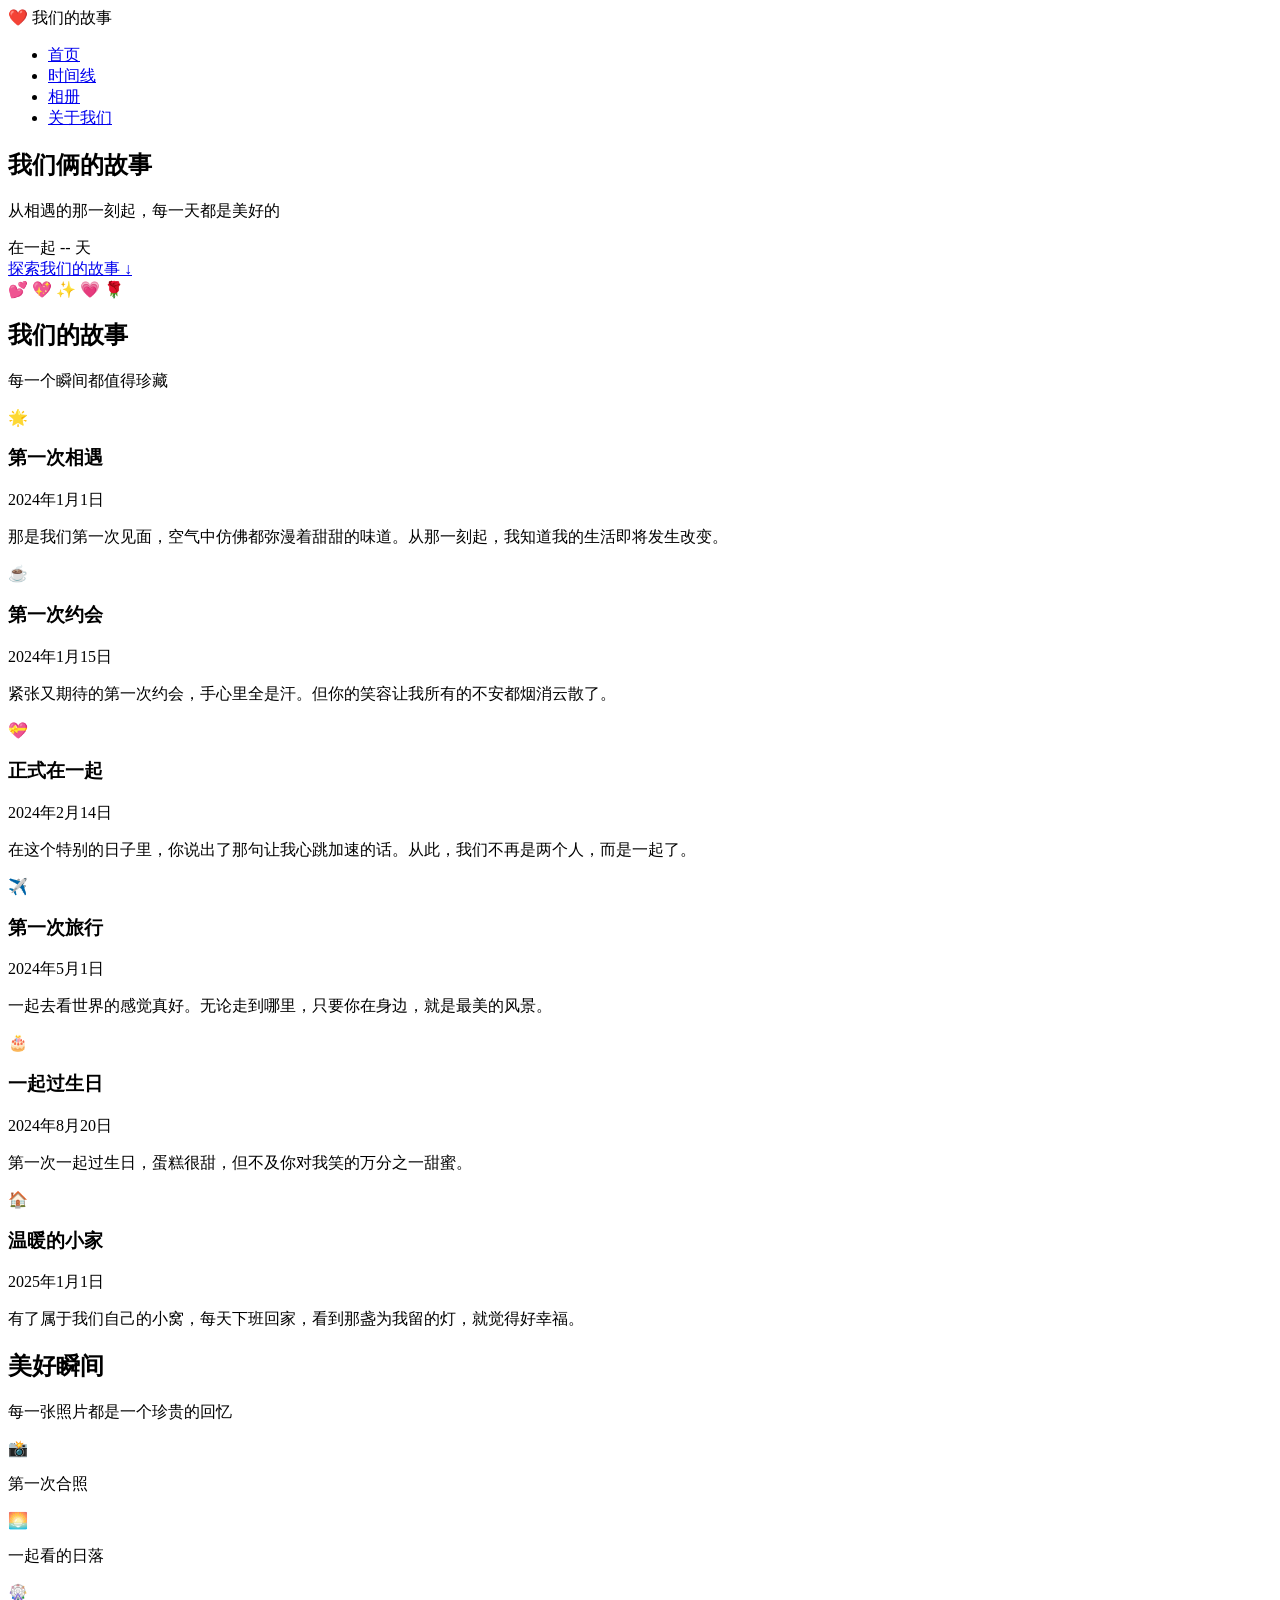
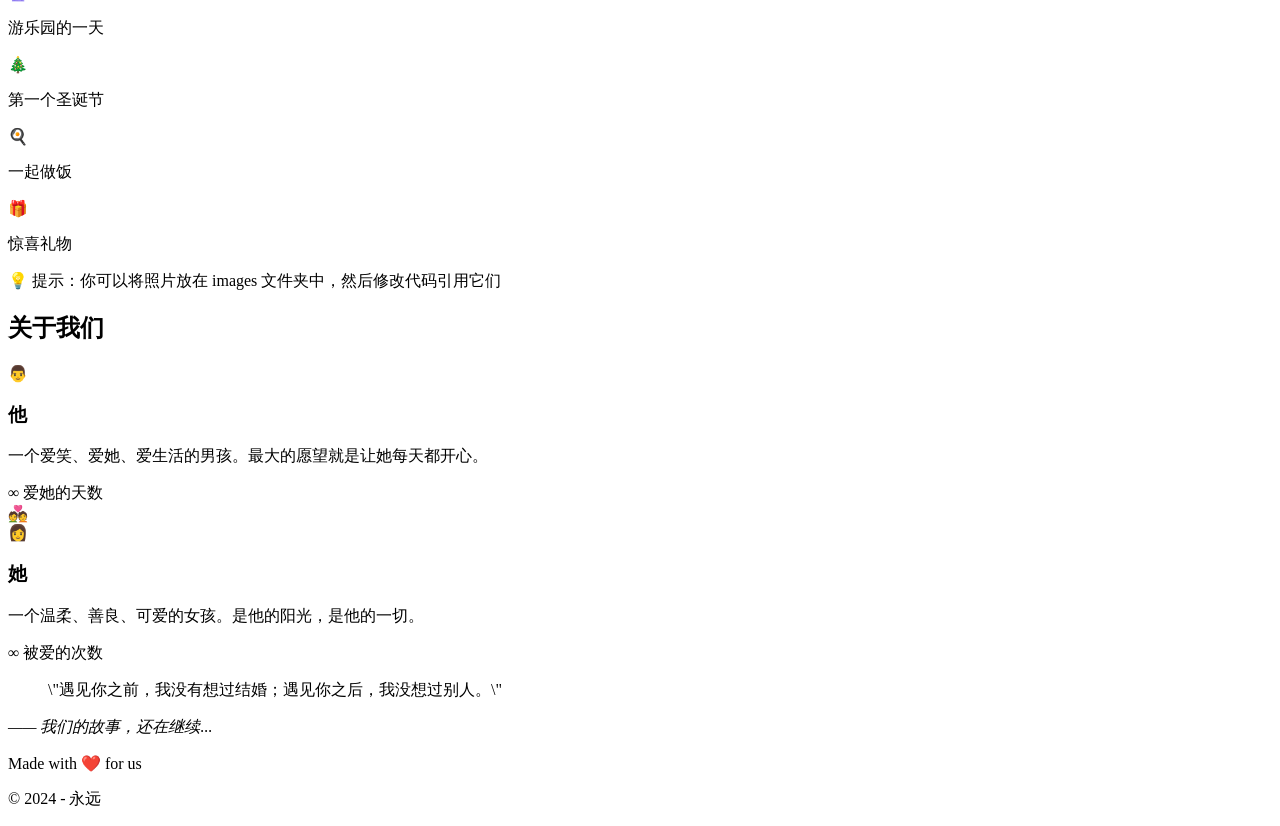
==== index.html @ 40b46c5c "Initial commit: 我们的故事网站" ====
﻿<!DOCTYPE html>
<html lang=\"zh-CN\">
<head>
    <meta charset=\"UTF-8\">
    <meta name=\"viewport\" content=\"width=device-width, initial-scale=1.0\">
    <title>我们的故事</title>
    <link rel=\"stylesheet\" href=\"css/style.css\">
    <link rel=\"preconnect\" href=\"https://fonts.googleapis.com\">
    <link href=\"https://fonts.googleapis.com/css2?family=Noto+Serif+SC:wght@400;700&family=Noto+Sans+SC:wght@300;400;500&display=swap\" rel=\"stylesheet\">
</head>
<body>
    <!-- 粒子背景 -->
    <div class=\"particles\" id=\"particles\"></div>
    
    <!-- 导航栏 -->
    <nav class=\"navbar\">
        <div class=\"nav-brand\">❤️ 我们的故事</div>
        <ul class=\"nav-links\">
            <li><a href=\"#home\">首页</a></li>
            <li><a href=\"#timeline\">时间线</a></li>
            <li><a href=\"#gallery\">相册</a></li>
            <li><a href=\"#about\">关于我们</a></li>
        </ul>
        <div class=\"hamburger\">
            <span></span>
            <span></span>
            <span></span>
        </div>
    </nav>

    <!-- 首页英雄区 -->
    <section id=\"home\" class=\"hero\">
        <div class=\"hero-content\">
            <h1 class=\"hero-title\">我们俩的故事</h1>
            <p class=\"hero-subtitle\">从相遇的那一刻起，每一天都是美好的</p>
            <div class=\"hero-date\">
                <span class=\"date-label\">在一起</span>
                <span class=\"date-count\" id=\"daysTogether\">--</span>
                <span class=\"date-label\">天</span>
            </div>
            <a href=\"#timeline\" class=\"scroll-btn\">探索我们的故事 ↓</a>
        </div>
        <div class=\"floating-hearts\">
            <span class=\"heart\">💕</span>
            <span class=\"heart\">💖</span>
            <span class=\"heart\">✨</span>
            <span class=\"heart\">💗</span>
            <span class=\"heart\">🌹</span>
        </div>
    </section>

    <!-- 故事时间线 -->
    <section id=\"timeline\" class=\"timeline-section\">
        <h2 class=\"section-title\">我们的故事</h2>
        <p class=\"section-subtitle\">每一个瞬间都值得珍藏</p>
        
        <div class=\"timeline\">
            <div class=\"timeline-item left\">
                <div class=\"timeline-content\">
                    <div class=\"timeline-icon\">🌟</div>
                    <h3>第一次相遇</h3>
                    <span class=\"timeline-date\">2024年1月1日</span>
                    <p>那是我们第一次见面，空气中仿佛都弥漫着甜甜的味道。从那一刻起，我知道我的生活即将发生改变。</p>
                </div>
            </div>
            
            <div class=\"timeline-item right\">
                <div class=\"timeline-content\">
                    <div class=\"timeline-icon\">☕</div>
                    <h3>第一次约会</h3>
                    <span class=\"timeline-date\">2024年1月15日</span>
                    <p>紧张又期待的第一次约会，手心里全是汗。但你的笑容让我所有的不安都烟消云散了。</p>
                </div>
            </div>
            
            <div class=\"timeline-item left\">
                <div class=\"timeline-content\">
                    <div class=\"timeline-icon\">💝</div>
                    <h3>正式在一起</h3>
                    <span class=\"timeline-date\">2024年2月14日</span>
                    <p>在这个特别的日子里，你说出了那句让我心跳加速的话。从此，我们不再是两个人，而是一起了。</p>
                </div>
            </div>
            
            <div class=\"timeline-item right\">
                <div class=\"timeline-content\">
                    <div class=\"timeline-icon\">✈️</div>
                    <h3>第一次旅行</h3>
                    <span class=\"timeline-date\">2024年5月1日</span>
                    <p>一起去看世界的感觉真好。无论走到哪里，只要你在身边，就是最美的风景。</p>
                </div>
            </div>
            
            <div class=\"timeline-item left\">
                <div class=\"timeline-content\">
                    <div class=\"timeline-icon\">🎂</div>
                    <h3>一起过生日</h3>
                    <span class=\"timeline-date\">2024年8月20日</span>
                    <p>第一次一起过生日，蛋糕很甜，但不及你对我笑的万分之一甜蜜。</p>
                </div>
            </div>
            
            <div class=\"timeline-item right\">
                <div class=\"timeline-content\">
                    <div class=\"timeline-icon\">🏠</div>
                    <h3>温暖的小家</h3>
                    <span class=\"timeline-date\">2025年1月1日</span>
                    <p>有了属于我们自己的小窝，每天下班回家，看到那盏为我留的灯，就觉得好幸福。</p>
                </div>
            </div>
        </div>
    </section>

    <!-- 照片墙 -->
    <section id=\"gallery\" class=\"gallery-section\">
        <h2 class=\"section-title\">美好瞬间</h2>
        <p class=\"section-subtitle\">每一张照片都是一个珍贵的回忆</p>
        
        <div class=\"gallery-grid\">
            <div class=\"gallery-item\">
                <div class=\"photo-placeholder\">📸</div>
                <p class=\"photo-caption\">第一次合照</p>
            </div>
            <div class=\"gallery-item\">
                <div class=\"photo-placeholder\">🌅</div>
                <p class=\"photo-caption\">一起看的日落</p>
            </div>
            <div class=\"gallery-item\">
                <div class=\"photo-placeholder\">🎡</div>
                <p class=\"photo-caption\">游乐园的一天</p>
            </div>
            <div class=\"gallery-item\">
                <div class=\"photo-placeholder\">🎄</div>
                <p class=\"photo-caption\">第一个圣诞节</p>
            </div>
            <div class=\"gallery-item\">
                <div class=\"photo-placeholder\">🍳</div>
                <p class=\"photo-caption\">一起做饭</p>
            </div>
            <div class=\"gallery-item\">
                <div class=\"photo-placeholder\">🎁</div>
                <p class=\"photo-caption\">惊喜礼物</p>
            </div>
        </div>
        <p class=\"gallery-hint\">💡 提示：你可以将照片放在 images 文件夹中，然后修改代码引用它们</p>
    </section>

    <!-- 关于我们 -->
    <section id=\"about\" class=\"about-section\">
        <h2 class=\"section-title\">关于我们</h2>
        
        <div class=\"about-container\">
            <div class=\"about-card\">
                <div class=\"avatar\">👨</div>
                <h3>他</h3>
                <p class=\"about-desc\">一个爱笑、爱她、爱生活的男孩。最大的愿望就是让她每天都开心。</p>
                <div class=\"about-stats\">
                    <div class=\"stat\">
                        <span class=\"stat-number\">∞</span>
                        <span class=\"stat-label\">爱她的天数</span>
                    </div>
                </div>
            </div>
            
            <div class=\"love-icon\">💑</div>
            
            <div class=\"about-card\">
                <div class=\"avatar\">👩</div>
                <h3>她</h3>
                <p class=\"about-desc\">一个温柔、善良、可爱的女孩。是他的阳光，是他的一切。</p>
                <div class=\"about-stats\">
                    <div class=\"stat\">
                        <span class=\"stat-number\">∞</span>
                        <span class=\"stat-label\">被爱的次数</span>
                    </div>
                </div>
            </div>
        </div>
        
        <div class=\"love-quote\">
            <blockquote>
                \"遇见你之前，我没有想过结婚；遇见你之后，我没想过别人。\"
            </blockquote>
            <cite>—— 我们的故事，还在继续...</cite>
        </div>
    </section>

    <!-- 页脚 -->
    <footer class=\"footer\">
        <p>Made with ❤️ for us</p>
        <p class=\"footer-date\">© 2024 - 永远</p>
    </footer>

    <script src=\"js/main.js\"></script>
</body>
</html>
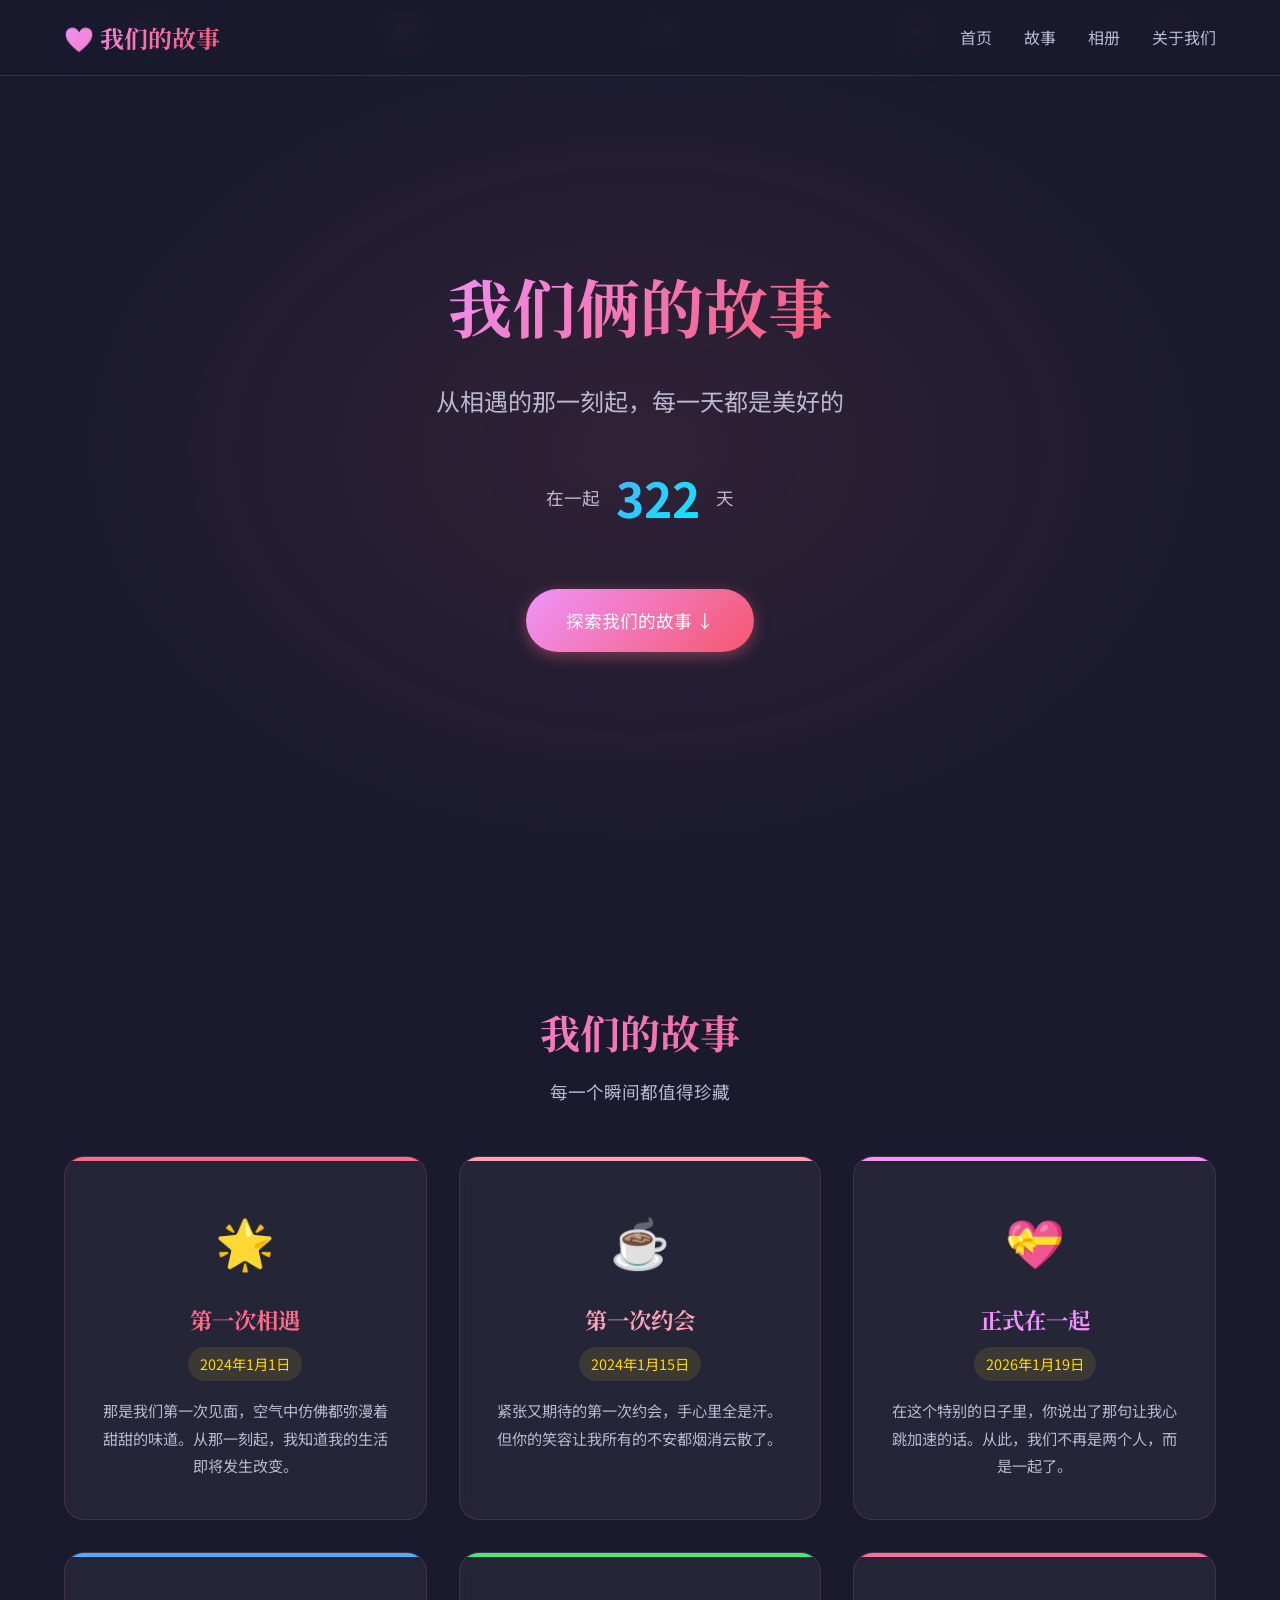
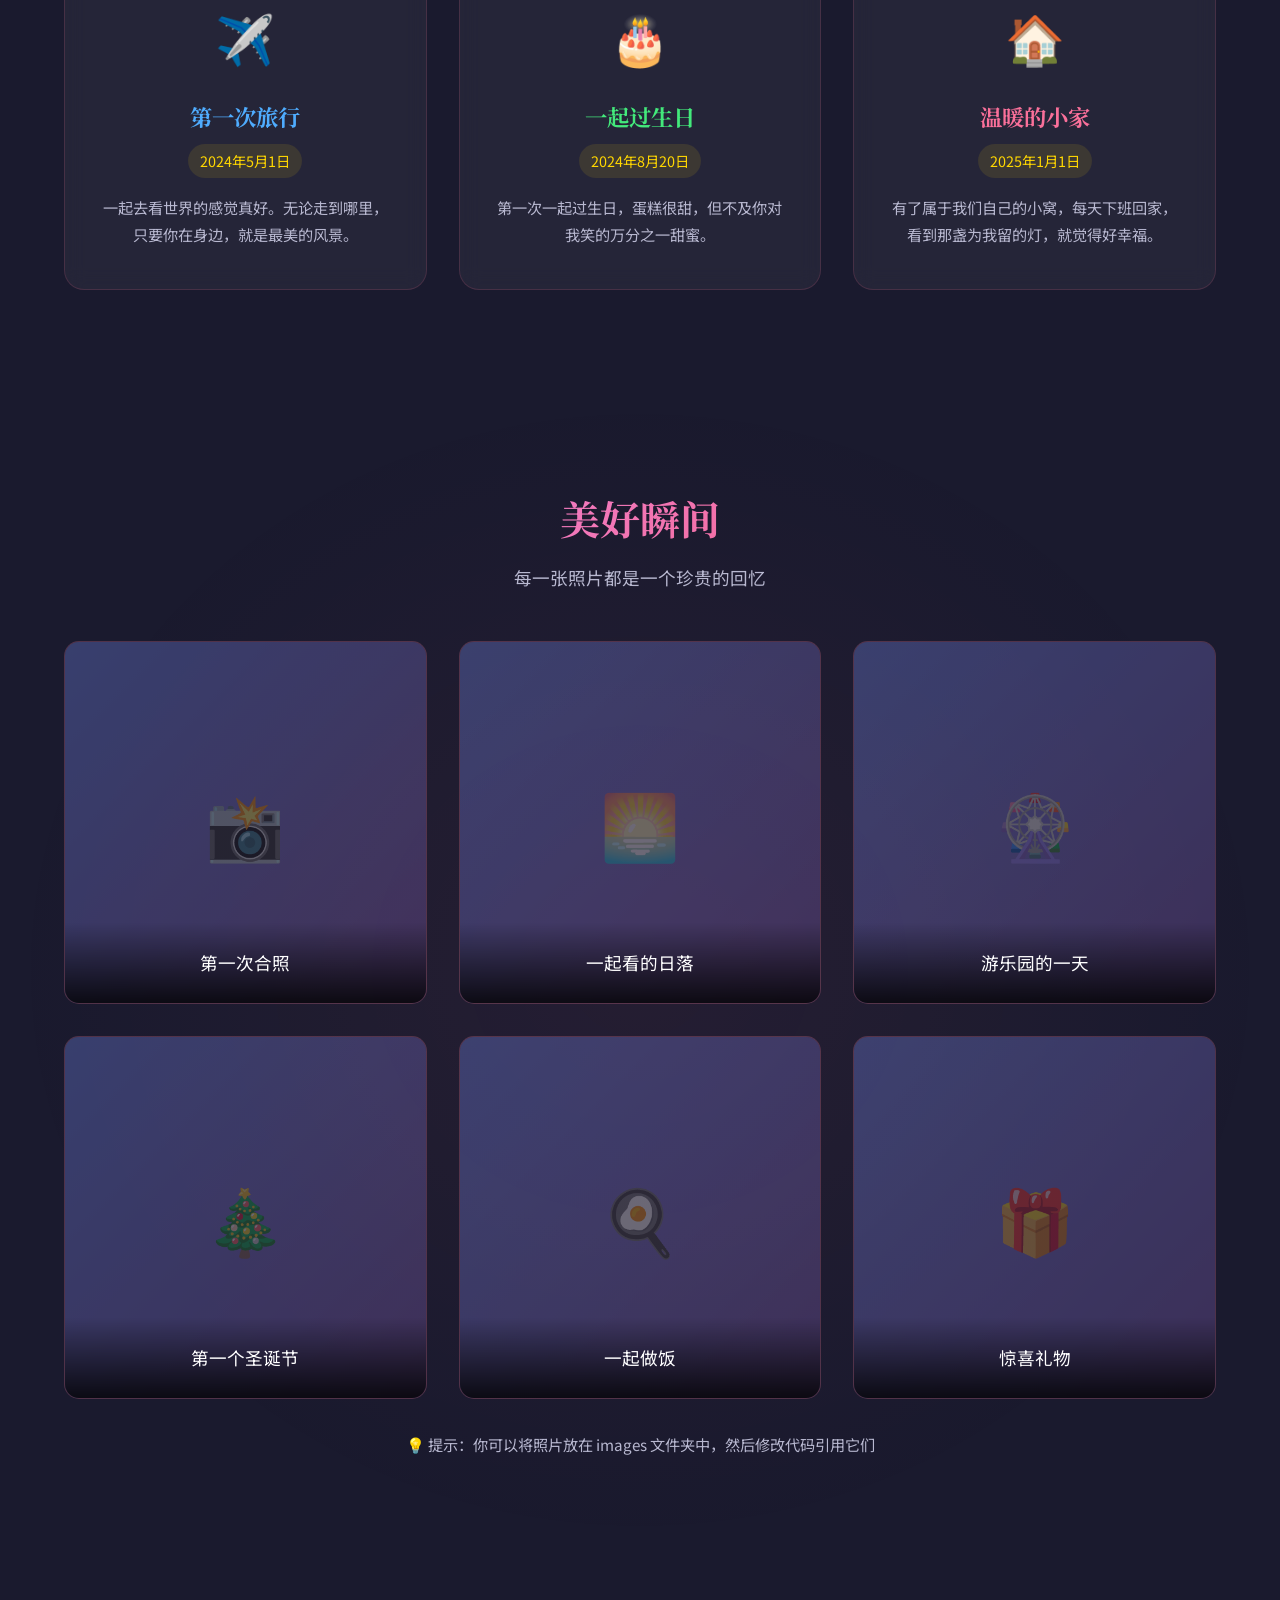
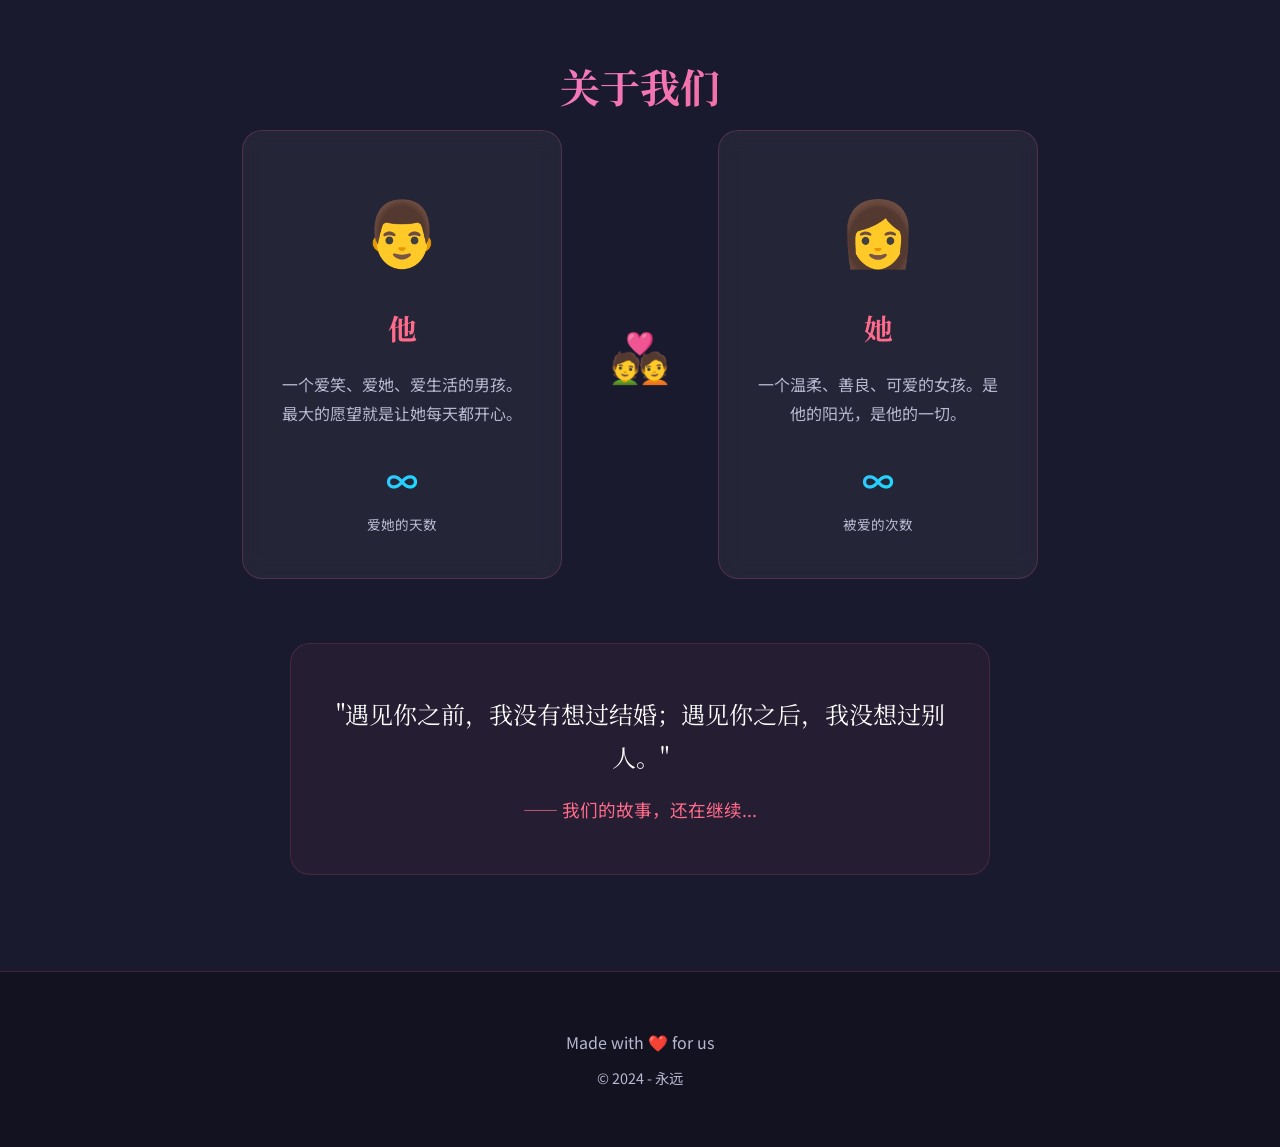
==== commit 48984771: "Update: timeline to story cards" ====
--- a/index.html
+++ b/index.html
@@ -1,27 +1,27 @@
-﻿<!DOCTYPE html>
-<html lang=\"zh-CN\">
+<!DOCTYPE html>
+<html lang="zh-CN">
 <head>
-    <meta charset=\"UTF-8\">
-    <meta name=\"viewport\" content=\"width=device-width, initial-scale=1.0\">
+    <meta charset="UTF-8">
+    <meta name="viewport" content="width=device-width, initial-scale=1.0">
     <title>我们的故事</title>
-    <link rel=\"stylesheet\" href=\"css/style.css\">
-    <link rel=\"preconnect\" href=\"https://fonts.googleapis.com\">
-    <link href=\"https://fonts.googleapis.com/css2?family=Noto+Serif+SC:wght@400;700&family=Noto+Sans+SC:wght@300;400;500&display=swap\" rel=\"stylesheet\">
+    <link rel="stylesheet" href="css/style.css">
+    <link rel="preconnect" href="https://fonts.googleapis.com">
+    <link href="https://fonts.googleapis.com/css2?family=Noto+Serif+SC:wght@400;700&family=Noto+Sans+SC:wght@300;400;500&display=swap" rel="stylesheet">
 </head>
 <body>
     <!-- 粒子背景 -->
-    <div class=\"particles\" id=\"particles\"></div>
+    <div class="particles" id="particles"></div>
     
     <!-- 导航栏 -->
-    <nav class=\"navbar\">
-        <div class=\"nav-brand\">❤️ 我们的故事</div>
-        <ul class=\"nav-links\">
-            <li><a href=\"#home\">首页</a></li>
-            <li><a href=\"#timeline\">时间线</a></li>
-            <li><a href=\"#gallery\">相册</a></li>
-            <li><a href=\"#about\">关于我们</a></li>
+    <nav class="navbar">
+        <div class="nav-brand">❤️ 我们的故事</div>
+        <ul class="nav-links">
+            <li><a href="#home">首页</a></li>
+            <li><a href="#timeline">故事</a></li>
+            <li><a href="#gallery">相册</a></li>
+            <li><a href="#about">关于我们</a></li>
         </ul>
-        <div class=\"hamburger\">
+        <div class="hamburger">
             <span></span>
             <span></span>
             <span></span>
@@ -29,168 +29,156 @@
     </nav>
 
     <!-- 首页英雄区 -->
-    <section id=\"home\" class=\"hero\">
-        <div class=\"hero-content\">
-            <h1 class=\"hero-title\">我们俩的故事</h1>
-            <p class=\"hero-subtitle\">从相遇的那一刻起，每一天都是美好的</p>
-            <div class=\"hero-date\">
-                <span class=\"date-label\">在一起</span>
-                <span class=\"date-count\" id=\"daysTogether\">--</span>
-                <span class=\"date-label\">天</span>
+    <section id="home" class="hero">
+        <div class="hero-content">
+            <h1 class="hero-title">我们俩的故事</h1>
+            <p class="hero-subtitle">从相遇的那一刻起，每一天都是美好的</p>
+            <div class="hero-date">
+                <span class="date-label">在一起</span>
+                <span class="date-count" id="daysTogether">--</span>
+                <span class="date-label">天</span>
             </div>
-            <a href=\"#timeline\" class=\"scroll-btn\">探索我们的故事 ↓</a>
+            <a href="#timeline" class="scroll-btn">探索我们的故事 ↓</a>
         </div>
-        <div class=\"floating-hearts\">
-            <span class=\"heart\">💕</span>
-            <span class=\"heart\">💖</span>
-            <span class=\"heart\">✨</span>
-            <span class=\"heart\">💗</span>
-            <span class=\"heart\">🌹</span>
+        <div class="floating-hearts">
+            <span class="heart">💕</span>
+            <span class="heart">💖</span>
+            <span class="heart">✨</span>
+            <span class="heart">💗</span>
+            <span class="heart">🌹</span>
         </div>
     </section>
 
-    <!-- 故事时间线 -->
-    <section id=\"timeline\" class=\"timeline-section\">
-        <h2 class=\"section-title\">我们的故事</h2>
-        <p class=\"section-subtitle\">每一个瞬间都值得珍藏</p>
+    <!-- 我们的故事 -->
+    <section id="timeline" class="stories-section">
+        <h2 class="section-title">我们的故事</h2>
+        <p class="section-subtitle">每一个瞬间都值得珍藏</p>
         
-        <div class=\"timeline\">
-            <div class=\"timeline-item left\">
-                <div class=\"timeline-content\">
-                    <div class=\"timeline-icon\">🌟</div>
-                    <h3>第一次相遇</h3>
-                    <span class=\"timeline-date\">2024年1月1日</span>
-                    <p>那是我们第一次见面，空气中仿佛都弥漫着甜甜的味道。从那一刻起，我知道我的生活即将发生改变。</p>
-                </div>
+        <div class="stories-grid">
+            <div class="story-card" style="--card-color: #ff6b8a;">
+                <div class="card-emoji">🌟</div>
+                <h3>第一次相遇</h3>
+                <span class="card-date">2024年1月1日</span>
+                <p>那是我们第一次见面，空气中仿佛都弥漫着甜甜的味道。从那一刻起，我知道我的生活即将发生改变。</p>
             </div>
             
-            <div class=\"timeline-item right\">
-                <div class=\"timeline-content\">
-                    <div class=\"timeline-icon\">☕</div>
-                    <h3>第一次约会</h3>
-                    <span class=\"timeline-date\">2024年1月15日</span>
-                    <p>紧张又期待的第一次约会，手心里全是汗。但你的笑容让我所有的不安都烟消云散了。</p>
-                </div>
+            <div class="story-card" style="--card-color: #ffa0b4;">
+                <div class="card-emoji">☕</div>
+                <h3>第一次约会</h3>
+                <span class="card-date">2024年1月15日</span>
+                <p>紧张又期待的第一次约会，手心里全是汗。但你的笑容让我所有的不安都烟消云散了。</p>
             </div>
             
-            <div class=\"timeline-item left\">
-                <div class=\"timeline-content\">
-                    <div class=\"timeline-icon\">💝</div>
-                    <h3>正式在一起</h3>
-                    <span class=\"timeline-date\">2024年2月14日</span>
-                    <p>在这个特别的日子里，你说出了那句让我心跳加速的话。从此，我们不再是两个人，而是一起了。</p>
-                </div>
+            <div class="story-card" style="--card-color: #f093fb;">
+                <div class="card-emoji">💝</div>
+                <h3>正式在一起</h3>
+                <span class="card-date">2026年1月19日</span>
+                <p>在这个特别的日子里，你说出了那句让我心跳加速的话。从此，我们不再是两个人，而是一起了。</p>
             </div>
             
-            <div class=\"timeline-item right\">
-                <div class=\"timeline-content\">
-                    <div class=\"timeline-icon\">✈️</div>
-                    <h3>第一次旅行</h3>
-                    <span class=\"timeline-date\">2024年5月1日</span>
-                    <p>一起去看世界的感觉真好。无论走到哪里，只要你在身边，就是最美的风景。</p>
-                </div>
+            <div class="story-card" style="--card-color: #4facfe;">
+                <div class="card-emoji">✈️</div>
+                <h3>第一次旅行</h3>
+                <span class="card-date">2024年5月1日</span>
+                <p>一起去看世界的感觉真好。无论走到哪里，只要你在身边，就是最美的风景。</p>
             </div>
             
-            <div class=\"timeline-item left\">
-                <div class=\"timeline-content\">
-                    <div class=\"timeline-icon\">🎂</div>
-                    <h3>一起过生日</h3>
-                    <span class=\"timeline-date\">2024年8月20日</span>
-                    <p>第一次一起过生日，蛋糕很甜，但不及你对我笑的万分之一甜蜜。</p>
-                </div>
+            <div class="story-card" style="--card-color: #43e97b;">
+                <div class="card-emoji">🎂</div>
+                <h3>一起过生日</h3>
+                <span class="card-date">2024年8月20日</span>
+                <p>第一次一起过生日，蛋糕很甜，但不及你对我笑的万分之一甜蜜。</p>
             </div>
             
-            <div class=\"timeline-item right\">
-                <div class=\"timeline-content\">
-                    <div class=\"timeline-icon\">🏠</div>
-                    <h3>温暖的小家</h3>
-                    <span class=\"timeline-date\">2025年1月1日</span>
-                    <p>有了属于我们自己的小窝，每天下班回家，看到那盏为我留的灯，就觉得好幸福。</p>
-                </div>
+            <div class="story-card" style="--card-color: #fa709a;">
+                <div class="card-emoji">🏠</div>
+                <h3>温暖的小家</h3>
+                <span class="card-date">2025年1月1日</span>
+                <p>有了属于我们自己的小窝，每天下班回家，看到那盏为我留的灯，就觉得好幸福。</p>
             </div>
         </div>
     </section>
 
     <!-- 照片墙 -->
-    <section id=\"gallery\" class=\"gallery-section\">
-        <h2 class=\"section-title\">美好瞬间</h2>
-        <p class=\"section-subtitle\">每一张照片都是一个珍贵的回忆</p>
+    <section id="gallery" class="gallery-section">
+        <h2 class="section-title">美好瞬间</h2>
+        <p class="section-subtitle">每一张照片都是一个珍贵的回忆</p>
         
-        <div class=\"gallery-grid\">
-            <div class=\"gallery-item\">
-                <div class=\"photo-placeholder\">📸</div>
-                <p class=\"photo-caption\">第一次合照</p>
+        <div class="gallery-grid">
+            <div class="gallery-item">
+                <div class="photo-placeholder">📸</div>
+                <p class="photo-caption">第一次合照</p>
             </div>
-            <div class=\"gallery-item\">
-                <div class=\"photo-placeholder\">🌅</div>
-                <p class=\"photo-caption\">一起看的日落</p>
+            <div class="gallery-item">
+                <div class="photo-placeholder">🌅</div>
+                <p class="photo-caption">一起看的日落</p>
             </div>
-            <div class=\"gallery-item\">
-                <div class=\"photo-placeholder\">🎡</div>
-                <p class=\"photo-caption\">游乐园的一天</p>
+            <div class="gallery-item">
+                <div class="photo-placeholder">🎡</div>
+                <p class="photo-caption">游乐园的一天</p>
             </div>
-            <div class=\"gallery-item\">
-                <div class=\"photo-placeholder\">🎄</div>
-                <p class=\"photo-caption\">第一个圣诞节</p>
+            <div class="gallery-item">
+                <div class="photo-placeholder">🎄</div>
+                <p class="photo-caption">第一个圣诞节</p>
             </div>
-            <div class=\"gallery-item\">
-                <div class=\"photo-placeholder\">🍳</div>
-                <p class=\"photo-caption\">一起做饭</p>
+            <div class="gallery-item">
+                <div class="photo-placeholder">🍳</div>
+                <p class="photo-caption">一起做饭</p>
             </div>
-            <div class=\"gallery-item\">
-                <div class=\"photo-placeholder\">🎁</div>
-                <p class=\"photo-caption\">惊喜礼物</p>
+            <div class="gallery-item">
+                <div class="photo-placeholder">🎁</div>
+                <p class="photo-caption">惊喜礼物</p>
             </div>
         </div>
-        <p class=\"gallery-hint\">💡 提示：你可以将照片放在 images 文件夹中，然后修改代码引用它们</p>
+        <p class="gallery-hint">💡 提示：你可以将照片放在 images 文件夹中，然后修改代码引用它们</p>
     </section>
 
     <!-- 关于我们 -->
-    <section id=\"about\" class=\"about-section\">
-        <h2 class=\"section-title\">关于我们</h2>
+    <section id="about" class="about-section">
+        <h2 class="section-title">关于我们</h2>
         
-        <div class=\"about-container\">
-            <div class=\"about-card\">
-                <div class=\"avatar\">👨</div>
+        <div class="about-container">
+            <div class="about-card">
+                <div class="avatar">👨</div>
                 <h3>他</h3>
-                <p class=\"about-desc\">一个爱笑、爱她、爱生活的男孩。最大的愿望就是让她每天都开心。</p>
-                <div class=\"about-stats\">
-                    <div class=\"stat\">
-                        <span class=\"stat-number\">∞</span>
-                        <span class=\"stat-label\">爱她的天数</span>
+                <p class="about-desc">一个爱笑、爱她、爱生活的男孩。最大的愿望就是让她每天都开心。</p>
+                <div class="about-stats">
+                    <div class="stat">
+                        <span class="stat-number">∞</span>
+                        <span class="stat-label">爱她的天数</span>
                     </div>
                 </div>
             </div>
             
-            <div class=\"love-icon\">💑</div>
+            <div class="love-icon">💑</div>
             
-            <div class=\"about-card\">
-                <div class=\"avatar\">👩</div>
+            <div class="about-card">
+                <div class="avatar">👩</div>
                 <h3>她</h3>
-                <p class=\"about-desc\">一个温柔、善良、可爱的女孩。是他的阳光，是他的一切。</p>
-                <div class=\"about-stats\">
-                    <div class=\"stat\">
-                        <span class=\"stat-number\">∞</span>
-                        <span class=\"stat-label\">被爱的次数</span>
+                <p class="about-desc">一个温柔、善良、可爱的女孩。是他的阳光，是他的一切。</p>
+                <div class="about-stats">
+                    <div class="stat">
+                        <span class="stat-number">∞</span>
+                        <span class="stat-label">被爱的次数</span>
                     </div>
                 </div>
             </div>
         </div>
         
-        <div class=\"love-quote\">
+        <div class="love-quote">
             <blockquote>
-                \"遇见你之前，我没有想过结婚；遇见你之后，我没想过别人。\"
+                "遇见你之前，我没有想过结婚；遇见你之后，我没想过别人。"
             </blockquote>
             <cite>—— 我们的故事，还在继续...</cite>
         </div>
     </section>
 
     <!-- 页脚 -->
-    <footer class=\"footer\">
+    <footer class="footer">
         <p>Made with ❤️ for us</p>
-        <p class=\"footer-date\">© 2024 - 永远</p>
+        <p class="footer-date">© 2024 - 永远</p>
     </footer>
 
-    <script src=\"js/main.js\"></script>
+    <script src="js/main.js"></script>
 </body>
 </html>
--- a/css/style.css
+++ b/css/style.css
@@ -0,0 +1,613 @@
+/* ===== 全局样式 ===== */
+* {
+    margin: 0;
+    padding: 0;
+    box-sizing: border-box;
+}
+
+:root {
+    --primary-color: #ff6b8a;
+    --secondary-color: #ffa0b4;
+    --accent-color: #ffd700;
+    --bg-dark: #1a1a2e;
+    --bg-light: #16213e;
+    --text-light: #ffffff;
+    --text-muted: #b8b8d0;
+    --gradient-1: linear-gradient(135deg, #667eea 0%, #764ba2 100%);
+    --gradient-2: linear-gradient(135deg, #f093fb 0%, #f5576c 100%);
+    --gradient-3: linear-gradient(135deg, #4facfe 0%, #00f2fe 100%);
+}
+
+html {
+    scroll-behavior: smooth;
+}
+
+body {
+    font-family: 'Noto Sans SC', sans-serif;
+    background: var(--bg-dark);
+    color: var(--text-light);
+    overflow-x: hidden;
+    line-height: 1.8;
+}
+
+/* ===== 粒子背景 ===== */
+.particles {
+    position: fixed;
+    top: 0;
+    left: 0;
+    width: 100%;
+    height: 100%;
+    pointer-events: none;
+    z-index: 0;
+}
+
+/* ===== 导航栏 ===== */
+.navbar {
+    position: fixed;
+    top: 0;
+    left: 0;
+    right: 0;
+    display: flex;
+    justify-content: space-between;
+    align-items: center;
+    padding: 1rem 5%;
+    background: rgba(26, 26, 46, 0.95);
+    backdrop-filter: blur(10px);
+    z-index: 1000;
+    border-bottom: 1px solid rgba(255, 107, 138, 0.2);
+}
+
+.nav-brand {
+    font-family: 'Noto Serif SC', serif;
+    font-size: 1.5rem;
+    font-weight: 700;
+    background: var(--gradient-2);
+    -webkit-background-clip: text;
+    -webkit-text-fill-color: transparent;
+    background-clip: text;
+}
+
+.nav-links {
+    display: flex;
+    list-style: none;
+    gap: 2rem;
+}
+
+.nav-links a {
+    color: var(--text-muted);
+    text-decoration: none;
+    font-size: 1rem;
+    transition: all 0.3s ease;
+    position: relative;
+}
+
+.nav-links a:hover {
+    color: var(--primary-color);
+}
+
+.nav-links a::after {
+    content: '';
+    position: absolute;
+    bottom: -5px;
+    left: 0;
+    width: 0;
+    height: 2px;
+    background: var(--gradient-2);
+    transition: width 0.3s ease;
+}
+
+.nav-links a:hover::after {
+    width: 100%;
+}
+
+.hamburger {
+    display: none;
+    flex-direction: column;
+    cursor: pointer;
+    gap: 5px;
+}
+
+.hamburger span {
+    width: 25px;
+    height: 3px;
+    background: var(--text-light);
+    border-radius: 3px;
+    transition: all 0.3s ease;
+}
+
+/* ===== 首页英雄区 ===== */
+.hero {
+    min-height: 100vh;
+    display: flex;
+    flex-direction: column;
+    justify-content: center;
+    align-items: center;
+    text-align: center;
+    position: relative;
+    padding: 2rem;
+    background: radial-gradient(ellipse at center, rgba(255, 107, 138, 0.1) 0%, transparent 70%);
+}
+
+.hero-content {
+    position: relative;
+    z-index: 1;
+}
+
+.hero-title {
+    font-family: 'Noto Serif SC', serif;
+    font-size: 4rem;
+    margin-bottom: 1rem;
+    background: var(--gradient-2);
+    -webkit-background-clip: text;
+    -webkit-text-fill-color: transparent;
+    background-clip: text;
+    animation: fadeInUp 1s ease;
+}
+
+.hero-subtitle {
+    font-size: 1.5rem;
+    color: var(--text-muted);
+    margin-bottom: 2rem;
+    animation: fadeInUp 1s ease 0.2s both;
+}
+
+.hero-date {
+    display: flex;
+    align-items: center;
+    justify-content: center;
+    gap: 1rem;
+    margin-bottom: 3rem;
+    animation: fadeInUp 1s ease 0.4s both;
+}
+
+.date-label {
+    font-size: 1.1rem;
+    color: var(--text-muted);
+}
+
+.date-count {
+    font-size: 3rem;
+    font-weight: 700;
+    background: var(--gradient-3);
+    -webkit-background-clip: text;
+    -webkit-text-fill-color: transparent;
+    background-clip: text;
+}
+
+.scroll-btn {
+    display: inline-block;
+    padding: 1rem 2.5rem;
+    background: var(--gradient-2);
+    color: white;
+    text-decoration: none;
+    border-radius: 50px;
+    font-size: 1.1rem;
+    transition: all 0.3s ease;
+    animation: fadeInUp 1s ease 0.6s both;
+    box-shadow: 0 4px 15px rgba(255, 107, 138, 0.4);
+}
+
+.scroll-btn:hover {
+    transform: translateY(-3px);
+    box-shadow: 0 6px 20px rgba(255, 107, 138, 0.6);
+}
+
+.floating-hearts {
+    position: absolute;
+    width: 100%;
+    height: 100%;
+    top: 0;
+    left: 0;
+    pointer-events: none;
+    overflow: hidden;
+}
+
+.floating-hearts .heart {
+    position: absolute;
+    font-size: 2rem;
+    animation: float 6s ease-in-out infinite;
+    opacity: 0.6;
+}
+
+.floating-hearts .heart:nth-child(1) { left: 10%; animation-delay: 0s; }
+.floating-hearts .heart:nth-child(2) { left: 30%; animation-delay: 1s; }
+.floating-hearts .heart:nth-child(3) { left: 50%; animation-delay: 2s; }
+.floating-hearts .heart:nth-child(4) { left: 70%; animation-delay: 3s; }
+.floating-hearts .heart:nth-child(5) { left: 90%; animation-delay: 4s; }
+
+@keyframes float {
+    0%, 100% { transform: translateY(100vh) rotate(0deg); opacity: 0; }
+    10% { opacity: 0.6; }
+    90% { opacity: 0.6; }
+    50% { transform: translateY(-10vh) rotate(180deg); }
+}
+
+@keyframes fadeInUp {
+    from {
+        opacity: 0;
+        transform: translateY(30px);
+    }
+    to {
+        opacity: 1;
+        transform: translateY(0);
+    }
+}
+
+/* ===== 通用区块样式 ===== */
+.section-title {
+    font-family: 'Noto Serif SC', serif;
+    font-size: 2.5rem;
+    text-align: center;
+    margin-bottom: 0.5rem;
+    background: var(--gradient-2);
+    -webkit-background-clip: text;
+    -webkit-text-fill-color: transparent;
+    background-clip: text;
+}
+
+.section-subtitle {
+    text-align: center;
+    color: var(--text-muted);
+    font-size: 1.1rem;
+    margin-bottom: 3rem;
+}
+
+/* ===== 时间线 ===== */
+
+
+/* ===== 照片墙 ===== */
+
+/* ===== 故事卡片网格 ===== */
+.stories-section {
+    padding: 6rem 5%;
+    position: relative;
+    z-index: 1;
+}
+
+.stories-grid {
+    display: grid;
+    grid-template-columns: repeat(auto-fit, minmax(300px, 1fr));
+    gap: 2rem;
+    max-width: 1200px;
+    margin: 0 auto;
+}
+
+.story-card {
+    background: rgba(255, 255, 255, 0.05);
+    backdrop-filter: blur(10px);
+    padding: 2.5rem 2rem;
+    border-radius: 20px;
+    border: 1px solid rgba(255, 107, 138, 0.15);
+    text-align: center;
+    transition: all 0.4s ease;
+    opacity: 0;
+    transform: translateY(40px);
+    position: relative;
+    overflow: hidden;
+}
+
+.story-card::before {
+    content: '';
+    position: absolute;
+    top: 0;
+    left: 0;
+    right: 0;
+    height: 4px;
+    background: var(--card-color, var(--gradient-2));
+}
+
+.story-card.visible {
+    opacity: 1;
+    transform: translateY(0);
+}
+
+.story-card:hover {
+    transform: translateY(-8px);
+    border-color: var(--card-color, var(--primary-color));
+    box-shadow: 0 15px 40px rgba(255, 107, 138, 0.2);
+}
+
+.card-emoji {
+    font-size: 3rem;
+    margin-bottom: 1rem;
+    display: inline-block;
+    animation: bounce 2s ease-in-out infinite;
+}
+
+@keyframes bounce {
+    0%, 100% { transform: translateY(0); }
+    50% { transform: translateY(-8px); }
+}
+
+.story-card h3 {
+    font-family: 'Noto Serif SC', serif;
+    font-size: 1.4rem;
+    color: var(--card-color, var(--primary-color));
+    margin-bottom: 0.5rem;
+}
+
+.card-date {
+    display: inline-block;
+    color: var(--accent-color);
+    font-size: 0.9rem;
+    margin-bottom: 1rem;
+    padding: 0.25rem 0.75rem;
+    background: rgba(255, 215, 0, 0.1);
+    border-radius: 20px;
+}
+
+.story-card p {
+    color: var(--text-muted);
+    line-height: 1.8;
+    font-size: 0.95rem;
+}.gallery-section {
+    padding: 6rem 5%;
+    position: relative;
+    z-index: 1;
+    background: radial-gradient(ellipse at center, rgba(255, 107, 138, 0.05) 0%, transparent 70%);
+}
+
+.gallery-grid {
+    display: grid;
+    grid-template-columns: repeat(auto-fit, minmax(280px, 1fr));
+    gap: 2rem;
+    max-width: 1200px;
+    margin: 0 auto 2rem;
+}
+
+.gallery-item {
+    position: relative;
+    border-radius: 15px;
+    overflow: hidden;
+    aspect-ratio: 1;
+    background: rgba(255, 255, 255, 0.05);
+    border: 1px solid rgba(255, 107, 138, 0.2);
+    transition: all 0.4s ease;
+    cursor: pointer;
+}
+
+.gallery-item:hover {
+    transform: translateY(-10px);
+    box-shadow: 0 20px 40px rgba(255, 107, 138, 0.3);
+    border-color: var(--primary-color);
+}
+
+.photo-placeholder {
+    width: 100%;
+    height: 100%;
+    display: flex;
+    align-items: center;
+    justify-content: center;
+    font-size: 4rem;
+    background: var(--gradient-1);
+    opacity: 0.3;
+}
+
+.photo-placeholder img {
+    width: 100%;
+    height: 100%;
+    object-fit: cover;
+}
+
+.photo-caption {
+    position: absolute;
+    bottom: 0;
+    left: 0;
+    right: 0;
+    padding: 1.5rem;
+    background: linear-gradient(transparent, rgba(0, 0, 0, 0.8));
+    text-align: center;
+    font-size: 1.1rem;
+    color: white;
+}
+
+.gallery-hint {
+    text-align: center;
+    color: var(--text-muted);
+    font-size: 0.95rem;
+    margin-top: 2rem;
+}
+
+/* ===== 关于我们 ===== */
+.about-section {
+    padding: 6rem 5%;
+    position: relative;
+    z-index: 1;
+}
+
+.about-container {
+    display: flex;
+    justify-content: center;
+    align-items: center;
+    gap: 3rem;
+    max-width: 900px;
+    margin: 0 auto 4rem;
+    flex-wrap: wrap;
+}
+
+.about-card {
+    flex: 1;
+    min-width: 250px;
+    max-width: 320px;
+    background: rgba(255, 255, 255, 0.05);
+    backdrop-filter: blur(10px);
+    padding: 2.5rem 2rem;
+    border-radius: 20px;
+    border: 1px solid rgba(255, 107, 138, 0.2);
+    text-align: center;
+    transition: all 0.3s ease;
+}
+
+.about-card:hover {
+    transform: translateY(-10px);
+    border-color: var(--primary-color);
+    box-shadow: 0 15px 35px rgba(255, 107, 138, 0.2);
+}
+
+.avatar {
+    font-size: 4rem;
+    margin-bottom: 1rem;
+}
+
+.about-card h3 {
+    font-family: 'Noto Serif SC', serif;
+    font-size: 1.8rem;
+    color: var(--primary-color);
+    margin-bottom: 1rem;
+}
+
+.about-desc {
+    color: var(--text-muted);
+    margin-bottom: 1.5rem;
+}
+
+.about-stats {
+    display: flex;
+    justify-content: center;
+    gap: 1.5rem;
+}
+
+.stat {
+    text-align: center;
+}
+
+.stat-number {
+    display: block;
+    font-size: 2rem;
+    font-weight: 700;
+    background: var(--gradient-3);
+    -webkit-background-clip: text;
+    -webkit-text-fill-color: transparent;
+    background-clip: text;
+}
+
+.stat-label {
+    font-size: 0.85rem;
+    color: var(--text-muted);
+}
+
+.love-icon {
+    font-size: 3rem;
+    animation: pulse 2s ease-in-out infinite;
+}
+
+@keyframes pulse {
+    0%, 100% { transform: scale(1); }
+    50% { transform: scale(1.2); }
+}
+
+.love-quote {
+    max-width: 700px;
+    margin: 0 auto;
+    text-align: center;
+    padding: 3rem 2rem;
+    background: rgba(255, 107, 138, 0.05);
+    border-radius: 20px;
+    border: 1px solid rgba(255, 107, 138, 0.15);
+}
+
+.love-quote blockquote {
+    font-family: 'Noto Serif SC', serif;
+    font-size: 1.5rem;
+    color: var(--text-light);
+    margin-bottom: 1rem;
+    line-height: 1.8;
+}
+
+.love-quote cite {
+    color: var(--primary-color);
+    font-style: normal;
+    font-size: 1.1rem;
+}
+
+/* ===== 页脚 ===== */
+.footer {
+    text-align: center;
+    padding: 3rem 2rem;
+    background: rgba(0, 0, 0, 0.3);
+    border-top: 1px solid rgba(255, 107, 138, 0.2);
+}
+
+.footer p {
+    color: var(--text-muted);
+    margin: 0.5rem 0;
+}
+
+.footer-date {
+    font-size: 0.9rem;
+}
+
+/* ===== 响应式设计 ===== */
+@media (max-width: 768px) {
+    .hero-title {
+        font-size: 2.5rem;
+    }
+    
+    .hero-subtitle {
+        font-size: 1.2rem;
+    }
+    
+    .date-count {
+        font-size: 2rem;
+    }
+    
+    .nav-links {
+        display: none;
+        position: absolute;
+        top: 100%;
+        left: 0;
+        right: 0;
+        background: rgba(26, 26, 46, 0.98);
+        flex-direction: column;
+        padding: 1rem;
+        gap: 1rem;
+        border-bottom: 1px solid rgba(255, 107, 138, 0.2);
+    }
+    
+    .nav-links.active {
+        display: flex;
+    }
+    
+    .hamburger {
+        display: flex;
+    }
+    
+    .timeline::before {
+        left: 30px;
+    }
+    
+    .timeline-item {
+        width: 100%;
+        left: 0 !important;
+        padding-left: 80px;
+        padding-right: 1rem;
+        text-align: left !important;
+    }
+    
+    .timeline-item::after {
+        left: 15px !important;
+        right: auto !important;
+    }
+    
+    .section-title {
+        font-size: 2rem;
+    }
+    
+    .about-container {
+        flex-direction: column;
+    }
+    
+    .love-icon {
+        transform: rotate(90deg);
+    }
+}
+
+@media (max-width: 480px) {
+    .hero-title {
+        font-size: 2rem;
+    }
+    
+    .gallery-grid {
+        grid-template-columns: 1fr;
+    }
+}
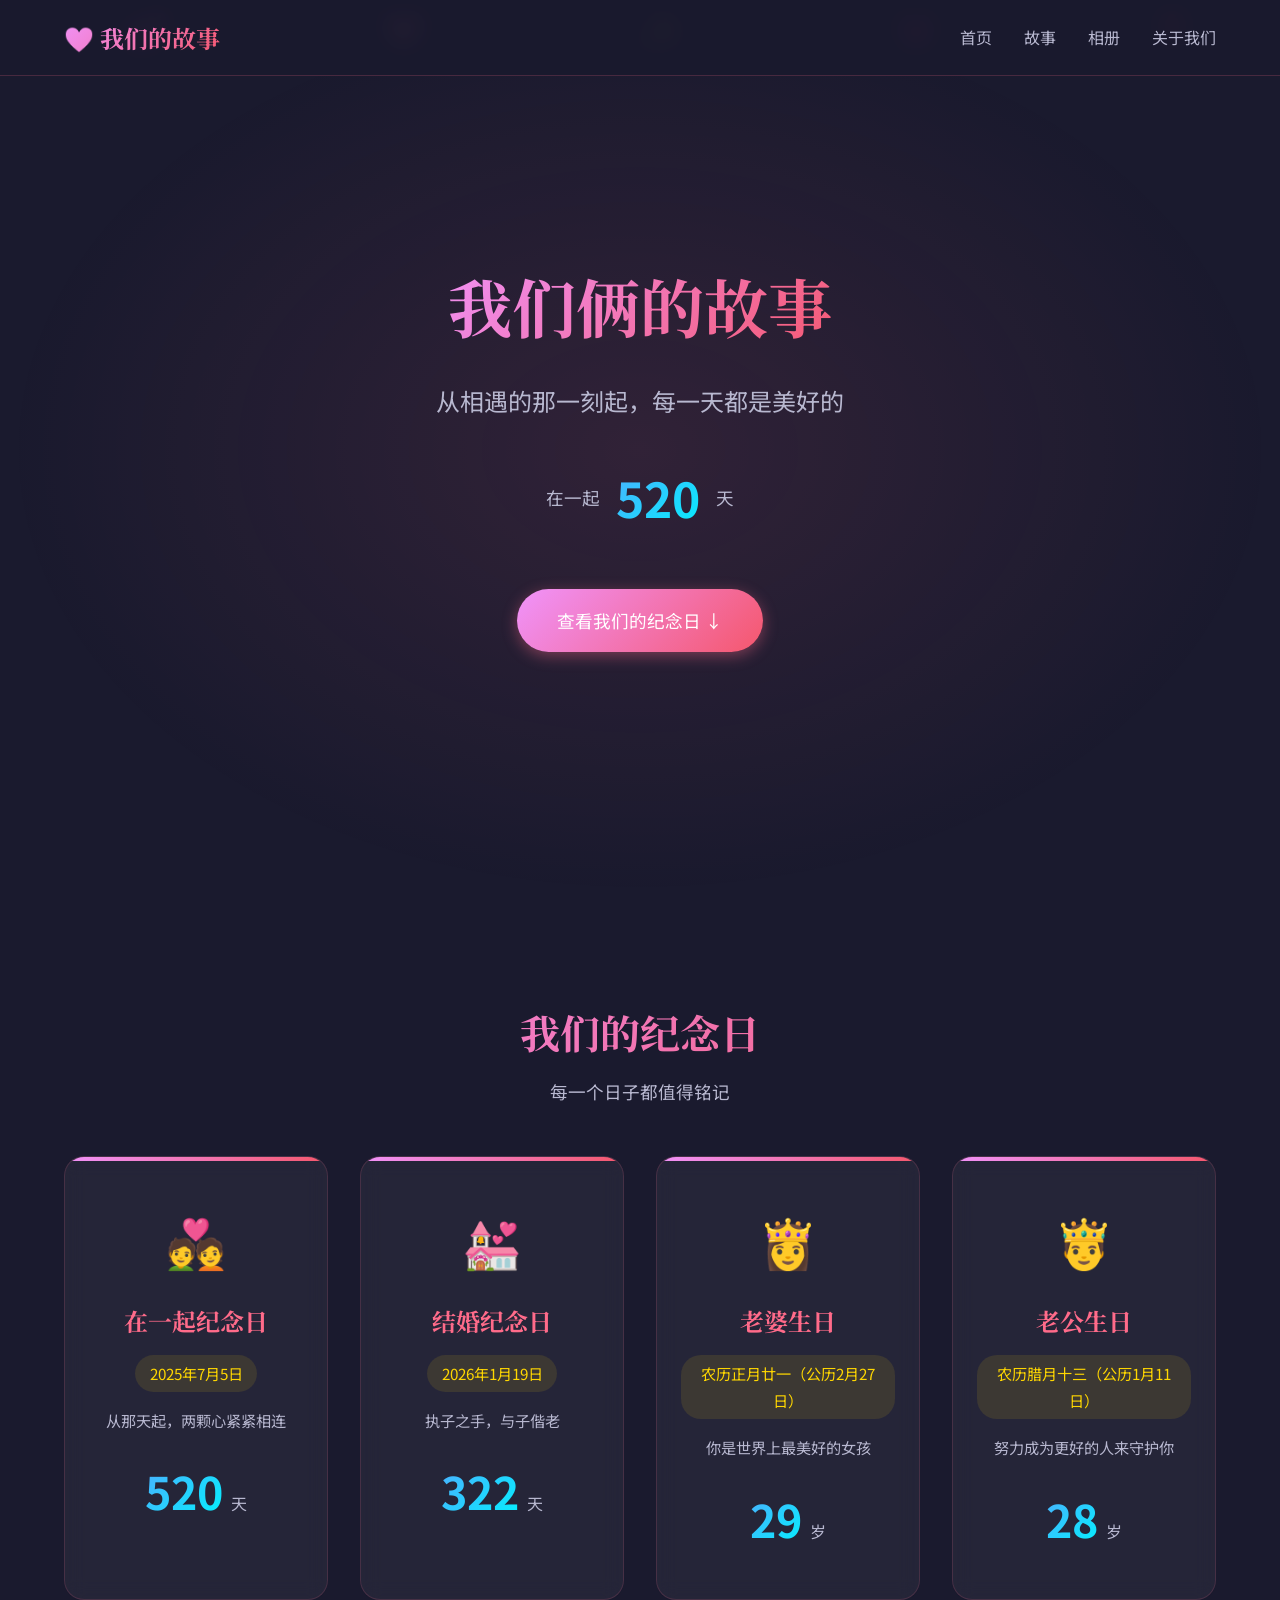
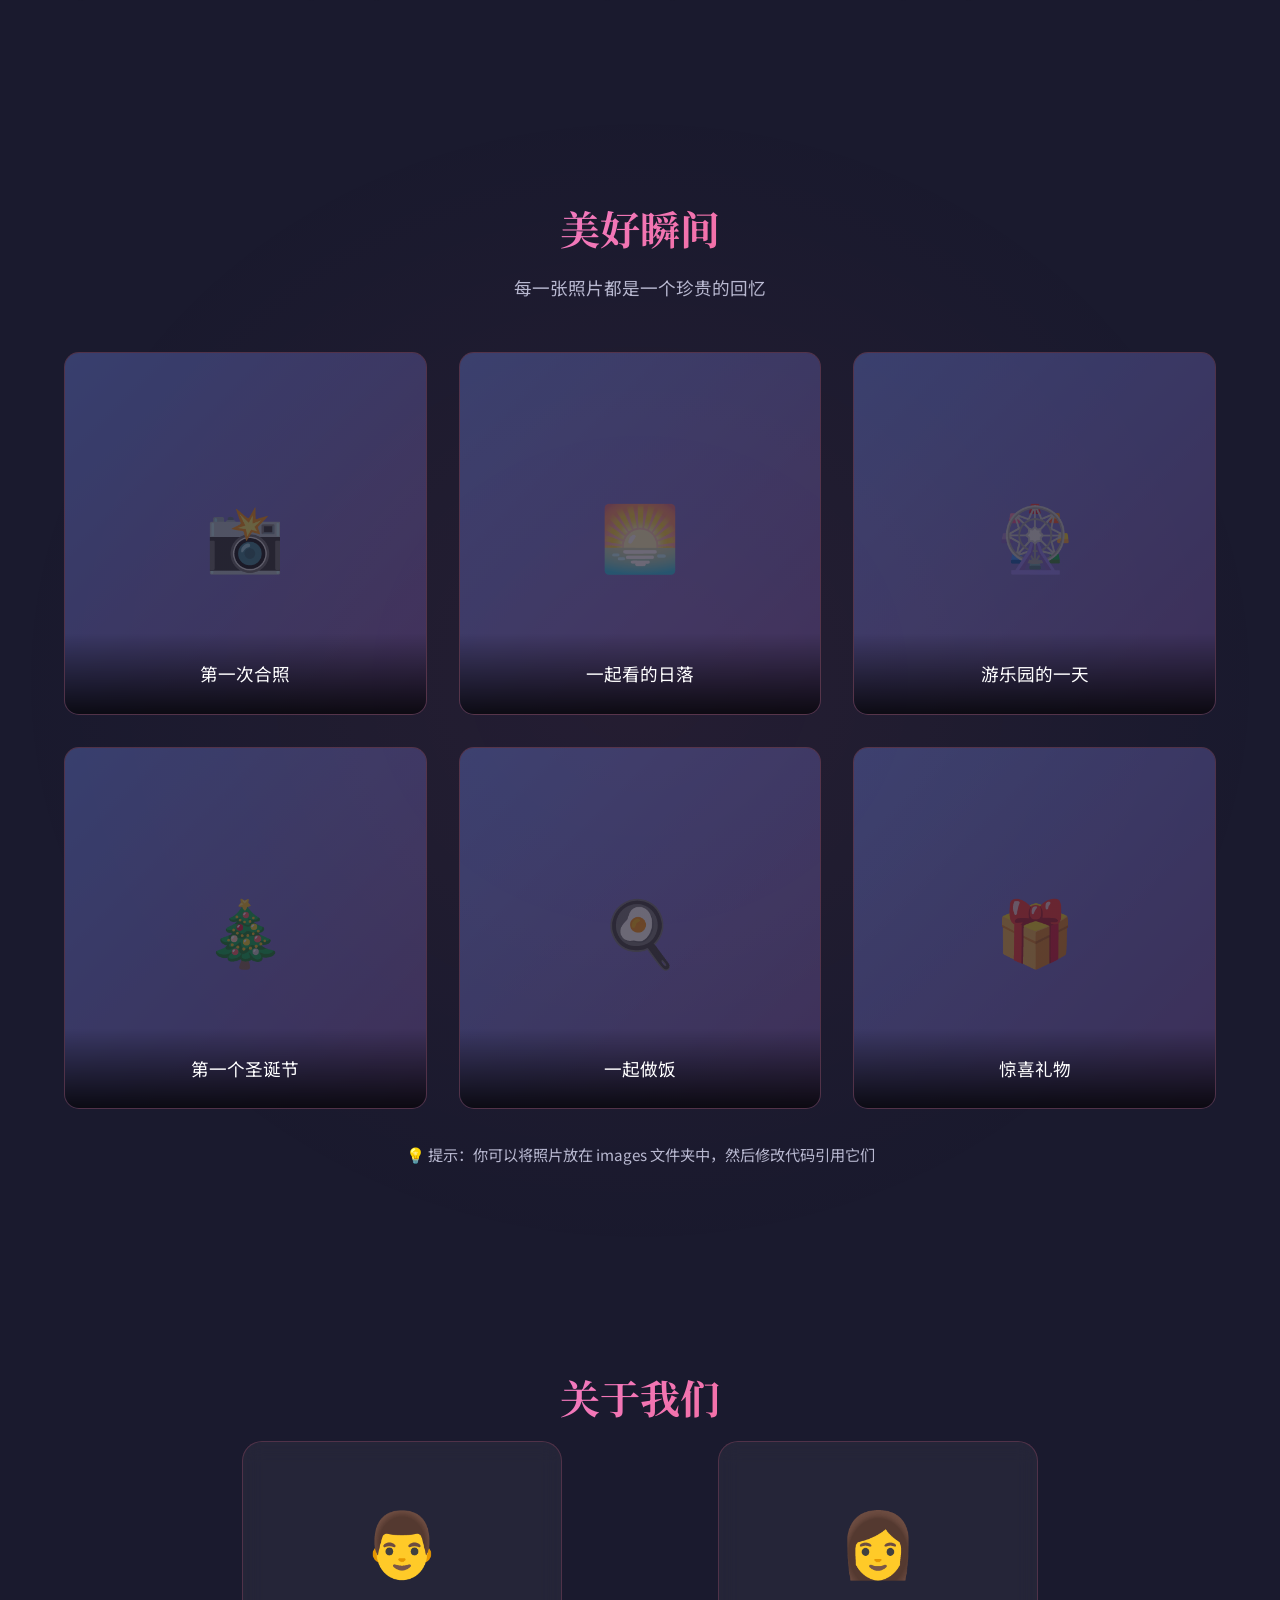
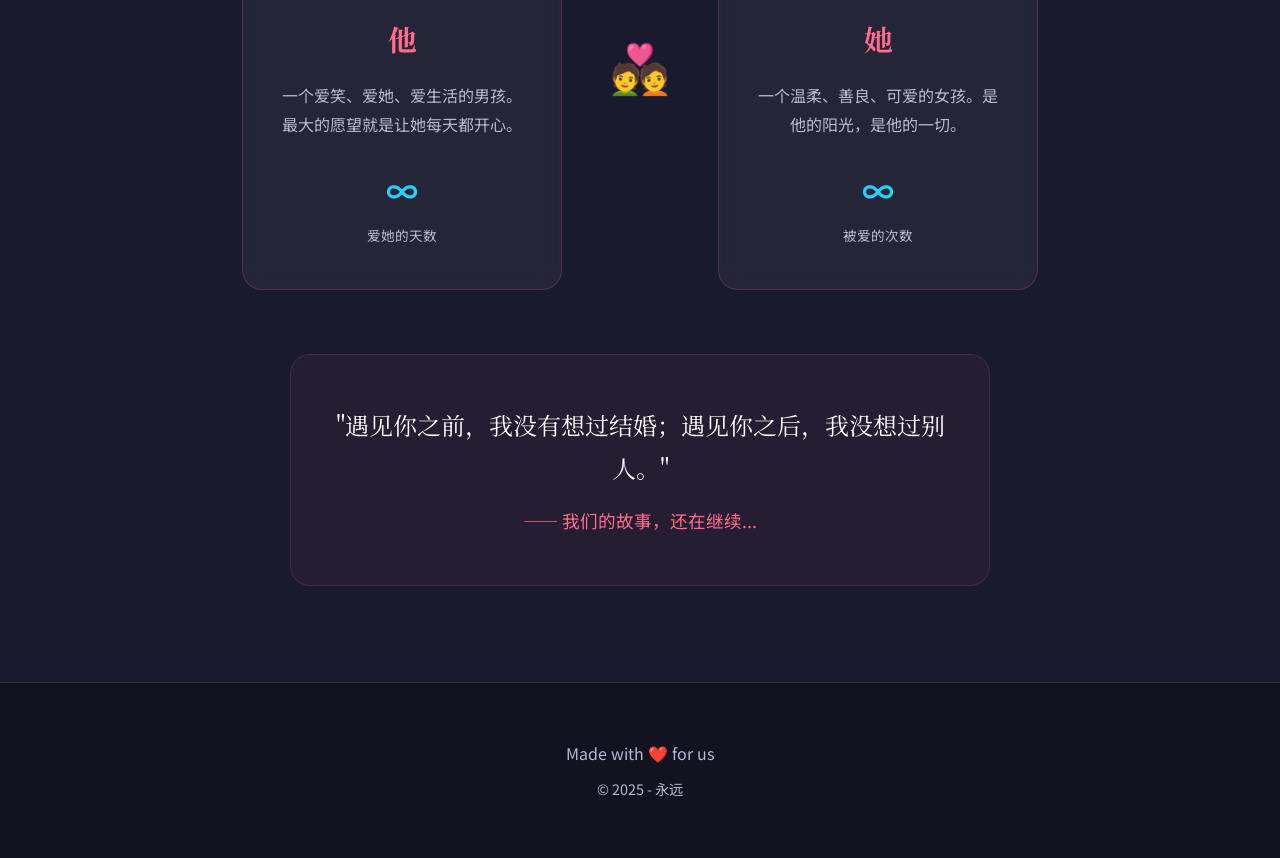
==== commit f8259d28: "Update footer year to 2025 and fix memorial section" ====
--- a/index.html
+++ b/index.html
@@ -35,10 +35,10 @@
             <p class="hero-subtitle">从相遇的那一刻起，每一天都是美好的</p>
             <div class="hero-date">
                 <span class="date-label">在一起</span>
-                <span class="date-count" id="daysTogether">--</span>
+                <span class="date-count" id="heroDaysTogether">--</span>
                 <span class="date-label">天</span>
             </div>
-            <a href="#timeline" class="scroll-btn">探索我们的故事 ↓</a>
+            <a href="#timeline" class="scroll-btn">查看我们的纪念日 ↓</a>
         </div>
         <div class="floating-hearts">
             <span class="heart">💕</span>
@@ -49,52 +49,46 @@
         </div>
     </section>
 
-    <!-- 我们的故事 -->
-    <section id="timeline" class="stories-section">
-        <h2 class="section-title">我们的故事</h2>
-        <p class="section-subtitle">每一个瞬间都值得珍藏</p>
+    <!-- 纪念日 -->
+    <section id="timeline" class="memorial-section">
+        <h2 class="section-title">我们的纪念日</h2>
+        <p class="section-subtitle">每一个日子都值得铭记</p>
         
-        <div class="stories-grid">
-            <div class="story-card" style="--card-color: #ff6b8a;">
-                <div class="card-emoji">🌟</div>
-                <h3>第一次相遇</h3>
-                <span class="card-date">2024年1月1日</span>
-                <p>那是我们第一次见面，空气中仿佛都弥漫着甜甜的味道。从那一刻起，我知道我的生活即将发生改变。</p>
+        <div class="memorial-grid">
+            <div class="memorial-card">
+                <div class="memorial-emoji">💑</div>
+                <h3>在一起纪念日</h3>
+                <span class="memorial-date">2025年7月5日</span>
+                <p class="memorial-detail">从那天起，两颗心紧紧相连</p>
+                <div class="memorial-days" id="togetherDays">0</div>
+                <span class="memorial-days-label">天</span>
             </div>
             
-            <div class="story-card" style="--card-color: #ffa0b4;">
-                <div class="card-emoji">☕</div>
-                <h3>第一次约会</h3>
-                <span class="card-date">2024年1月15日</span>
-                <p>紧张又期待的第一次约会，手心里全是汗。但你的笑容让我所有的不安都烟消云散了。</p>
+            <div class="memorial-card">
+                <div class="memorial-emoji">💒</div>
+                <h3>结婚纪念日</h3>
+                <span class="memorial-date">2026年1月19日</span>
+                <p class="memorial-detail">执子之手，与子偕老</p>
+                <div class="memorial-days" id="marriedDays">0</div>
+                <span class="memorial-days-label">天</span>
             </div>
             
-            <div class="story-card" style="--card-color: #f093fb;">
-                <div class="card-emoji">💝</div>
-                <h3>正式在一起</h3>
-                <span class="card-date">2026年1月19日</span>
-                <p>在这个特别的日子里，你说出了那句让我心跳加速的话。从此，我们不再是两个人，而是一起了。</p>
+            <div class="memorial-card">
+                <div class="memorial-emoji">👸</div>
+                <h3>老婆生日</h3>
+                <span class="memorial-date">农历正月廿一（公历2月27日）</span>
+                <p class="memorial-detail">你是世界上最美好的女孩</p>
+                <div class="memorial-years" id="wifeAge">0</div>
+                <span class="memorial-years-label">岁</span>
             </div>
             
-            <div class="story-card" style="--card-color: #4facfe;">
-                <div class="card-emoji">✈️</div>
-                <h3>第一次旅行</h3>
-                <span class="card-date">2024年5月1日</span>
-                <p>一起去看世界的感觉真好。无论走到哪里，只要你在身边，就是最美的风景。</p>
-            </div>
-            
-            <div class="story-card" style="--card-color: #43e97b;">
-                <div class="card-emoji">🎂</div>
-                <h3>一起过生日</h3>
-                <span class="card-date">2024年8月20日</span>
-                <p>第一次一起过生日，蛋糕很甜，但不及你对我笑的万分之一甜蜜。</p>
-            </div>
-            
-            <div class="story-card" style="--card-color: #fa709a;">
-                <div class="card-emoji">🏠</div>
-                <h3>温暖的小家</h3>
-                <span class="card-date">2025年1月1日</span>
-                <p>有了属于我们自己的小窝，每天下班回家，看到那盏为我留的灯，就觉得好幸福。</p>
+            <div class="memorial-card">
+                <div class="memorial-emoji">🤴</div>
+                <h3>老公生日</h3>
+                <span class="memorial-date">农历腊月十三（公历1月11日）</span>
+                <p class="memorial-detail">努力成为更好的人来守护你</p>
+                <div class="memorial-years" id="husbandAge">0</div>
+                <span class="memorial-years-label">岁</span>
             </div>
         </div>
     </section>
@@ -176,7 +170,7 @@
     <!-- 页脚 -->
     <footer class="footer">
         <p>Made with ❤️ for us</p>
-        <p class="footer-date">© 2024 - 永远</p>
+        <p class="footer-date">© 2025 - 永远</p>
     </footer>
 
     <script src="js/main.js"></script>
--- a/css/style.css
+++ b/css/style.css
@@ -1,26 +1,19 @@
-/* ===== 全局样式 ===== */
-* {
-    margin: 0;
-    padding: 0;
-    box-sizing: border-box;
-}
+/* ===== Global Reset ===== */
+* { margin: 0; padding: 0; box-sizing: border-box; }
 
 :root {
     --primary-color: #ff6b8a;
     --secondary-color: #ffa0b4;
     --accent-color: #ffd700;
     --bg-dark: #1a1a2e;
-    --bg-light: #16213e;
     --text-light: #ffffff;
     --text-muted: #b8b8d0;
-    --gradient-1: linear-gradient(135deg, #667eea 0%, #764ba2 100%);
     --gradient-2: linear-gradient(135deg, #f093fb 0%, #f5576c 100%);
     --gradient-3: linear-gradient(135deg, #4facfe 0%, #00f2fe 100%);
-}
-
-html {
-    scroll-behavior: smooth;
-}
+    --gradient-1: linear-gradient(135deg, #667eea 0%, #764ba2 100%);
+}
+
+html { scroll-behavior: smooth; }
 
 body {
     font-family: 'Noto Sans SC', sans-serif;
@@ -30,26 +23,15 @@
     line-height: 1.8;
 }
 
-/* ===== 粒子背景 ===== */
 .particles {
-    position: fixed;
-    top: 0;
-    left: 0;
-    width: 100%;
-    height: 100%;
-    pointer-events: none;
-    z-index: 0;
-}
-
-/* ===== 导航栏 ===== */
+    position: fixed; top: 0; left: 0; width: 100%; height: 100%;
+    pointer-events: none; z-index: 0;
+}
+
+/* Navbar */
 .navbar {
-    position: fixed;
-    top: 0;
-    left: 0;
-    right: 0;
-    display: flex;
-    justify-content: space-between;
-    align-items: center;
+    position: fixed; top: 0; left: 0; right: 0;
+    display: flex; justify-content: space-between; align-items: center;
     padding: 1rem 5%;
     background: rgba(26, 26, 46, 0.95);
     backdrop-filter: blur(10px);
@@ -59,156 +41,75 @@
 
 .nav-brand {
     font-family: 'Noto Serif SC', serif;
-    font-size: 1.5rem;
-    font-weight: 700;
+    font-size: 1.5rem; font-weight: 700;
     background: var(--gradient-2);
-    -webkit-background-clip: text;
-    -webkit-text-fill-color: transparent;
-    background-clip: text;
-}
-
-.nav-links {
-    display: flex;
-    list-style: none;
-    gap: 2rem;
-}
-
+    -webkit-background-clip: text; -webkit-text-fill-color: transparent; background-clip: text;
+}
+
+.nav-links { display: flex; list-style: none; gap: 2rem; }
 .nav-links a {
-    color: var(--text-muted);
-    text-decoration: none;
-    font-size: 1rem;
-    transition: all 0.3s ease;
-    position: relative;
-}
-
-.nav-links a:hover {
-    color: var(--primary-color);
-}
-
+    color: var(--text-muted); text-decoration: none; font-size: 1rem;
+    transition: all 0.3s ease; position: relative;
+}
+.nav-links a:hover { color: var(--primary-color); }
 .nav-links a::after {
-    content: '';
-    position: absolute;
-    bottom: -5px;
-    left: 0;
-    width: 0;
-    height: 2px;
-    background: var(--gradient-2);
-    transition: width 0.3s ease;
-}
-
-.nav-links a:hover::after {
-    width: 100%;
-}
-
-.hamburger {
-    display: none;
-    flex-direction: column;
-    cursor: pointer;
-    gap: 5px;
-}
-
-.hamburger span {
-    width: 25px;
-    height: 3px;
-    background: var(--text-light);
-    border-radius: 3px;
-    transition: all 0.3s ease;
-}
-
-/* ===== 首页英雄区 ===== */
+    content: ''; position: absolute; bottom: -5px; left: 0;
+    width: 0; height: 2px; background: var(--gradient-2); transition: width 0.3s ease;
+}
+.nav-links a:hover::after { width: 100%; }
+
+.hamburger { display: none; flex-direction: column; cursor: pointer; gap: 5px; }
+.hamburger span { width: 25px; height: 3px; background: var(--text-light); border-radius: 3px; transition: all 0.3s ease; }
+
+/* Hero */
 .hero {
-    min-height: 100vh;
-    display: flex;
-    flex-direction: column;
-    justify-content: center;
-    align-items: center;
-    text-align: center;
-    position: relative;
-    padding: 2rem;
+    min-height: 100vh; display: flex; flex-direction: column;
+    justify-content: center; align-items: center; text-align: center;
+    position: relative; padding: 2rem;
     background: radial-gradient(ellipse at center, rgba(255, 107, 138, 0.1) 0%, transparent 70%);
 }
 
-.hero-content {
-    position: relative;
-    z-index: 1;
-}
+.hero-content { position: relative; z-index: 1; }
 
 .hero-title {
-    font-family: 'Noto Serif SC', serif;
-    font-size: 4rem;
+    font-family: 'Noto Serif SC', serif; font-size: 4rem;
     margin-bottom: 1rem;
     background: var(--gradient-2);
-    -webkit-background-clip: text;
-    -webkit-text-fill-color: transparent;
-    background-clip: text;
+    -webkit-background-clip: text; -webkit-text-fill-color: transparent; background-clip: text;
     animation: fadeInUp 1s ease;
 }
 
-.hero-subtitle {
-    font-size: 1.5rem;
-    color: var(--text-muted);
-    margin-bottom: 2rem;
-    animation: fadeInUp 1s ease 0.2s both;
-}
+.hero-subtitle { font-size: 1.5rem; color: var(--text-muted); margin-bottom: 2rem; animation: fadeInUp 1s ease 0.2s both; }
 
 .hero-date {
-    display: flex;
-    align-items: center;
-    justify-content: center;
-    gap: 1rem;
-    margin-bottom: 3rem;
-    animation: fadeInUp 1s ease 0.4s both;
-}
-
-.date-label {
-    font-size: 1.1rem;
-    color: var(--text-muted);
-}
-
+    display: flex; align-items: center; justify-content: center;
+    gap: 1rem; margin-bottom: 3rem; animation: fadeInUp 1s ease 0.4s both;
+}
+
+.date-label { font-size: 1.1rem; color: var(--text-muted); }
 .date-count {
-    font-size: 3rem;
-    font-weight: 700;
+    font-size: 3rem; font-weight: 700;
     background: var(--gradient-3);
-    -webkit-background-clip: text;
-    -webkit-text-fill-color: transparent;
-    background-clip: text;
+    -webkit-background-clip: text; -webkit-text-fill-color: transparent; background-clip: text;
 }
 
 .scroll-btn {
-    display: inline-block;
-    padding: 1rem 2.5rem;
-    background: var(--gradient-2);
-    color: white;
-    text-decoration: none;
-    border-radius: 50px;
-    font-size: 1.1rem;
-    transition: all 0.3s ease;
-    animation: fadeInUp 1s ease 0.6s both;
+    display: inline-block; padding: 1rem 2.5rem;
+    background: var(--gradient-2); color: white; text-decoration: none;
+    border-radius: 50px; font-size: 1.1rem;
+    transition: all 0.3s ease; animation: fadeInUp 1s ease 0.6s both;
     box-shadow: 0 4px 15px rgba(255, 107, 138, 0.4);
 }
-
-.scroll-btn:hover {
-    transform: translateY(-3px);
-    box-shadow: 0 6px 20px rgba(255, 107, 138, 0.6);
-}
+.scroll-btn:hover { transform: translateY(-3px); box-shadow: 0 6px 20px rgba(255, 107, 138, 0.6); }
 
 .floating-hearts {
-    position: absolute;
-    width: 100%;
-    height: 100%;
-    top: 0;
-    left: 0;
-    pointer-events: none;
-    overflow: hidden;
-}
-
+    position: absolute; width: 100%; height: 100%; top: 0; left: 0;
+    pointer-events: none; overflow: hidden;
+}
 .floating-hearts .heart {
-    position: absolute;
-    font-size: 2rem;
-    animation: float 6s ease-in-out infinite;
-    opacity: 0.6;
-}
-
+    position: absolute; font-size: 2rem;
+    animation: float 6s ease-in-out infinite; opacity: 0.6;
+}
 .floating-hearts .heart:nth-child(1) { left: 10%; animation-delay: 0s; }
 .floating-hearts .heart:nth-child(2) { left: 30%; animation-delay: 1s; }
 .floating-hearts .heart:nth-child(3) { left: 50%; animation-delay: 2s; }
@@ -223,147 +124,99 @@
 }
 
 @keyframes fadeInUp {
-    from {
-        opacity: 0;
-        transform: translateY(30px);
-    }
-    to {
-        opacity: 1;
-        transform: translateY(0);
-    }
-}
-
-/* ===== 通用区块样式 ===== */
+    from { opacity: 0; transform: translateY(30px); }
+    to { opacity: 1; transform: translateY(0); }
+}
+
+/* Section titles */
 .section-title {
-    font-family: 'Noto Serif SC', serif;
-    font-size: 2.5rem;
-    text-align: center;
-    margin-bottom: 0.5rem;
+    font-family: 'Noto Serif SC', serif; font-size: 2.5rem;
+    text-align: center; margin-bottom: 0.5rem;
     background: var(--gradient-2);
-    -webkit-background-clip: text;
-    -webkit-text-fill-color: transparent;
-    background-clip: text;
-}
-
-.section-subtitle {
-    text-align: center;
-    color: var(--text-muted);
-    font-size: 1.1rem;
-    margin-bottom: 3rem;
-}
-
-/* ===== 时间线 ===== */
-
-
-/* ===== 照片墙 ===== */
-
-/* ===== 故事卡片网格 ===== */
-.stories-section {
-    padding: 6rem 5%;
-    position: relative;
-    z-index: 1;
-}
-
-.stories-grid {
-    display: grid;
-    grid-template-columns: repeat(auto-fit, minmax(300px, 1fr));
-    gap: 2rem;
-    max-width: 1200px;
-    margin: 0 auto;
-}
-
-.story-card {
+    -webkit-background-clip: text; -webkit-text-fill-color: transparent; background-clip: text;
+}
+.section-subtitle { text-align: center; color: var(--text-muted); font-size: 1.1rem; margin-bottom: 3rem; }
+
+/* Memorial Cards */
+.memorial-section { padding: 6rem 5%; position: relative; z-index: 1; }
+
+.memorial-grid {
+    display: grid; grid-template-columns: repeat(auto-fit, minmax(260px, 1fr));
+    gap: 2rem; max-width: 1200px; margin: 0 auto;
+}
+
+.memorial-card {
     background: rgba(255, 255, 255, 0.05);
     backdrop-filter: blur(10px);
-    padding: 2.5rem 2rem;
-    border-radius: 20px;
+    padding: 2.5rem 1.5rem; border-radius: 20px;
     border: 1px solid rgba(255, 107, 138, 0.15);
-    text-align: center;
-    transition: all 0.4s ease;
-    opacity: 0;
-    transform: translateY(40px);
-    position: relative;
-    overflow: hidden;
-}
-
-.story-card::before {
-    content: '';
-    position: absolute;
-    top: 0;
-    left: 0;
-    right: 0;
-    height: 4px;
-    background: var(--card-color, var(--gradient-2));
-}
-
-.story-card.visible {
-    opacity: 1;
-    transform: translateY(0);
-}
-
-.story-card:hover {
-    transform: translateY(-8px);
-    border-color: var(--card-color, var(--primary-color));
-    box-shadow: 0 15px 40px rgba(255, 107, 138, 0.2);
-}
-
-.card-emoji {
-    font-size: 3rem;
-    margin-bottom: 1rem;
-    display: inline-block;
-    animation: bounce 2s ease-in-out infinite;
-}
-
-@keyframes bounce {
-    0%, 100% { transform: translateY(0); }
-    50% { transform: translateY(-8px); }
-}
-
-.story-card h3 {
-    font-family: 'Noto Serif SC', serif;
-    font-size: 1.4rem;
-    color: var(--card-color, var(--primary-color));
-    margin-bottom: 0.5rem;
-}
-
-.card-date {
-    display: inline-block;
-    color: var(--accent-color);
-    font-size: 0.9rem;
-    margin-bottom: 1rem;
-    padding: 0.25rem 0.75rem;
-    background: rgba(255, 215, 0, 0.1);
-    border-radius: 20px;
-}
-
-.story-card p {
-    color: var(--text-muted);
-    line-height: 1.8;
-    font-size: 0.95rem;
-}.gallery-section {
-    padding: 6rem 5%;
-    position: relative;
-    z-index: 1;
+    text-align: center; transition: all 0.4s ease;
+    opacity: 0; transform: translateY(40px);
+    position: relative; overflow: hidden;
+}
+
+.memorial-card::before {
+    content: ''; position: absolute; top: 0; left: 0; right: 0;
+    height: 4px; background: var(--gradient-2);
+}
+
+.memorial-card.visible { opacity: 1; transform: translateY(0); }
+
+.memorial-card:hover {
+    transform: translateY(-8px); border-color: var(--primary-color);
+    box-shadow: 0 15px 40px rgba(255, 107, 138, 0.25);
+}
+
+.memorial-emoji {
+    font-size: 3rem; margin-bottom: 1rem; display: inline-block;
+    animation: floatEmoji 3s ease-in-out infinite;
+}
+
+@keyframes floatEmoji {
+    0%, 100% { transform: translateY(0) scale(1); }
+    50% { transform: translateY(-10px) scale(1.1); }
+}
+
+.memorial-card h3 {
+    font-family: 'Noto Serif SC', serif; font-size: 1.5rem;
+    color: var(--primary-color); margin-bottom: 0.8rem;
+}
+
+.memorial-date {
+    display: inline-block; color: var(--accent-color); font-size: 0.95rem;
+    margin-bottom: 1rem; padding: 0.3rem 0.9rem;
+    background: rgba(255, 215, 0, 0.1); border-radius: 20px;
+}
+
+.memorial-detail { color: var(--text-muted); font-size: 0.95rem; margin-bottom: 1.2rem; line-height: 1.6; }
+
+.memorial-days, .memorial-years {
+    font-size: 2.8rem; font-weight: 700;
+    background: var(--gradient-3);
+    -webkit-background-clip: text; -webkit-text-fill-color: transparent; background-clip: text;
+    display: inline;
+}
+
+.memorial-days-label, .memorial-years-label {
+    font-size: 1rem; color: var(--text-muted); margin-left: 0.3rem;
+}
+
+/* Gallery */
+.gallery-section {
+    padding: 6rem 5%; position: relative; z-index: 1;
     background: radial-gradient(ellipse at center, rgba(255, 107, 138, 0.05) 0%, transparent 70%);
 }
 
 .gallery-grid {
-    display: grid;
-    grid-template-columns: repeat(auto-fit, minmax(280px, 1fr));
-    gap: 2rem;
-    max-width: 1200px;
-    margin: 0 auto 2rem;
+    display: grid; grid-template-columns: repeat(auto-fit, minmax(280px, 1fr));
+    gap: 2rem; max-width: 1200px; margin: 0 auto 2rem;
 }
 
 .gallery-item {
-    position: relative;
-    border-radius: 15px;
-    overflow: hidden;
-    aspect-ratio: 1;
-    background: rgba(255, 255, 255, 0.05);
+    position: relative; border-radius: 15px; overflow: hidden;
+    aspect-ratio: 1; background: rgba(255, 255, 255, 0.05);
     border: 1px solid rgba(255, 107, 138, 0.2);
-    transition: all 0.4s ease;
-    cursor: pointer;
+    transition: all 0.4s ease; cursor: pointer;
 }
 
 .gallery-item:hover {
@@ -373,123 +226,62 @@
 }
 
 .photo-placeholder {
-    width: 100%;
-    height: 100%;
-    display: flex;
-    align-items: center;
-    justify-content: center;
-    font-size: 4rem;
-    background: var(--gradient-1);
-    opacity: 0.3;
-}
-
-.photo-placeholder img {
-    width: 100%;
-    height: 100%;
-    object-fit: cover;
-}
+    width: 100%; height: 100%; display: flex; align-items: center;
+    justify-content: center; font-size: 4rem;
+    background: var(--gradient-1); opacity: 0.3;
+}
+
+.photo-placeholder img { width: 100%; height: 100%; object-fit: cover; }
 
 .photo-caption {
-    position: absolute;
-    bottom: 0;
-    left: 0;
-    right: 0;
+    position: absolute; bottom: 0; left: 0; right: 0;
     padding: 1.5rem;
     background: linear-gradient(transparent, rgba(0, 0, 0, 0.8));
-    text-align: center;
-    font-size: 1.1rem;
-    color: white;
-}
-
-.gallery-hint {
-    text-align: center;
-    color: var(--text-muted);
-    font-size: 0.95rem;
-    margin-top: 2rem;
-}
-
-/* ===== 关于我们 ===== */
-.about-section {
-    padding: 6rem 5%;
-    position: relative;
-    z-index: 1;
-}
+    text-align: center; font-size: 1.1rem; color: white;
+}
+
+.gallery-hint { text-align: center; color: var(--text-muted); font-size: 0.95rem; margin-top: 2rem; }
+
+/* About */
+.about-section { padding: 6rem 5%; position: relative; z-index: 1; }
 
 .about-container {
-    display: flex;
-    justify-content: center;
-    align-items: center;
-    gap: 3rem;
-    max-width: 900px;
-    margin: 0 auto 4rem;
-    flex-wrap: wrap;
+    display: flex; justify-content: center; align-items: center;
+    gap: 3rem; max-width: 900px; margin: 0 auto 4rem; flex-wrap: wrap;
 }
 
 .about-card {
-    flex: 1;
-    min-width: 250px;
-    max-width: 320px;
-    background: rgba(255, 255, 255, 0.05);
-    backdrop-filter: blur(10px);
-    padding: 2.5rem 2rem;
-    border-radius: 20px;
+    flex: 1; min-width: 250px; max-width: 320px;
+    background: rgba(255, 255, 255, 0.05); backdrop-filter: blur(10px);
+    padding: 2.5rem 2rem; border-radius: 20px;
     border: 1px solid rgba(255, 107, 138, 0.2);
-    text-align: center;
-    transition: all 0.3s ease;
+    text-align: center; transition: all 0.3s ease;
 }
 
 .about-card:hover {
-    transform: translateY(-10px);
-    border-color: var(--primary-color);
+    transform: translateY(-10px); border-color: var(--primary-color);
     box-shadow: 0 15px 35px rgba(255, 107, 138, 0.2);
 }
 
-.avatar {
-    font-size: 4rem;
-    margin-bottom: 1rem;
-}
+.avatar { font-size: 4rem; margin-bottom: 1rem; }
 
 .about-card h3 {
-    font-family: 'Noto Serif SC', serif;
-    font-size: 1.8rem;
-    color: var(--primary-color);
-    margin-bottom: 1rem;
-}
-
-.about-desc {
-    color: var(--text-muted);
-    margin-bottom: 1.5rem;
-}
-
-.about-stats {
-    display: flex;
-    justify-content: center;
-    gap: 1.5rem;
-}
-
-.stat {
-    text-align: center;
-}
-
+    font-family: 'Noto Serif SC', serif; font-size: 1.8rem;
+    color: var(--primary-color); margin-bottom: 1rem;
+}
+
+.about-desc { color: var(--text-muted); margin-bottom: 1.5rem; }
+
+.about-stats { display: flex; justify-content: center; gap: 1.5rem; }
+.stat { text-align: center; }
 .stat-number {
-    display: block;
-    font-size: 2rem;
-    font-weight: 700;
+    display: block; font-size: 2rem; font-weight: 700;
     background: var(--gradient-3);
-    -webkit-background-clip: text;
-    -webkit-text-fill-color: transparent;
-    background-clip: text;
-}
-
-.stat-label {
-    font-size: 0.85rem;
-    color: var(--text-muted);
-}
-
-.love-icon {
-    font-size: 3rem;
-    animation: pulse 2s ease-in-out infinite;
-}
+    -webkit-background-clip: text; -webkit-text-fill-color: transparent; background-clip: text;
+}
+.stat-label { font-size: 0.85rem; color: var(--text-muted); }
+
+.love-icon { font-size: 3rem; animation: pulse 2s ease-in-out infinite; }
 
 @keyframes pulse {
     0%, 100% { transform: scale(1); }
@@ -497,117 +289,47 @@
 }
 
 .love-quote {
-    max-width: 700px;
-    margin: 0 auto;
-    text-align: center;
+    max-width: 700px; margin: 0 auto; text-align: center;
     padding: 3rem 2rem;
-    background: rgba(255, 107, 138, 0.05);
-    border-radius: 20px;
+    background: rgba(255, 107, 138, 0.05); border-radius: 20px;
     border: 1px solid rgba(255, 107, 138, 0.15);
 }
 
 .love-quote blockquote {
-    font-family: 'Noto Serif SC', serif;
-    font-size: 1.5rem;
-    color: var(--text-light);
-    margin-bottom: 1rem;
-    line-height: 1.8;
-}
-
-.love-quote cite {
-    color: var(--primary-color);
-    font-style: normal;
-    font-size: 1.1rem;
-}
-
-/* ===== 页脚 ===== */
+    font-family: 'Noto Serif SC', serif; font-size: 1.5rem;
+    color: var(--text-light); margin-bottom: 1rem; line-height: 1.8;
+}
+
+.love-quote cite { color: var(--primary-color); font-style: normal; font-size: 1.1rem; }
+
+/* Footer */
 .footer {
-    text-align: center;
-    padding: 3rem 2rem;
+    text-align: center; padding: 3rem 2rem;
     background: rgba(0, 0, 0, 0.3);
     border-top: 1px solid rgba(255, 107, 138, 0.2);
 }
-
-.footer p {
-    color: var(--text-muted);
-    margin: 0.5rem 0;
-}
-
-.footer-date {
-    font-size: 0.9rem;
-}
-
-/* ===== 响应式设计 ===== */
+.footer p { color: var(--text-muted); margin: 0.5rem 0; }
+.footer-date { font-size: 0.9rem; }
+
+/* Responsive */
 @media (max-width: 768px) {
-    .hero-title {
-        font-size: 2.5rem;
-    }
-    
-    .hero-subtitle {
-        font-size: 1.2rem;
-    }
-    
-    .date-count {
-        font-size: 2rem;
-    }
-    
+    .hero-title { font-size: 2.5rem; }
+    .hero-subtitle { font-size: 1.2rem; }
+    .date-count { font-size: 2rem; }
     .nav-links {
-        display: none;
-        position: absolute;
-        top: 100%;
-        left: 0;
-        right: 0;
-        background: rgba(26, 26, 46, 0.98);
-        flex-direction: column;
-        padding: 1rem;
-        gap: 1rem;
+        display: none; position: absolute; top: 100%; left: 0; right: 0;
+        background: rgba(26, 26, 46, 0.98); flex-direction: column;
+        padding: 1rem; gap: 1rem;
         border-bottom: 1px solid rgba(255, 107, 138, 0.2);
     }
-    
-    .nav-links.active {
-        display: flex;
-    }
-    
-    .hamburger {
-        display: flex;
-    }
-    
-    .timeline::before {
-        left: 30px;
-    }
-    
-    .timeline-item {
-        width: 100%;
-        left: 0 !important;
-        padding-left: 80px;
-        padding-right: 1rem;
-        text-align: left !important;
-    }
-    
-    .timeline-item::after {
-        left: 15px !important;
-        right: auto !important;
-    }
-    
-    .section-title {
-        font-size: 2rem;
-    }
-    
-    .about-container {
-        flex-direction: column;
-    }
-    
-    .love-icon {
-        transform: rotate(90deg);
-    }
+    .nav-links.active { display: flex; }
+    .hamburger { display: flex; }
+    .section-title { font-size: 2rem; }
+    .about-container { flex-direction: column; }
+    .love-icon { transform: rotate(90deg); }
 }
 
 @media (max-width: 480px) {
-    .hero-title {
-        font-size: 2rem;
-    }
-    
-    .gallery-grid {
-        grid-template-columns: 1fr;
-    }
-}
+    .hero-title { font-size: 2rem; }
+    .gallery-grid { grid-template-columns: 1fr; }
+}
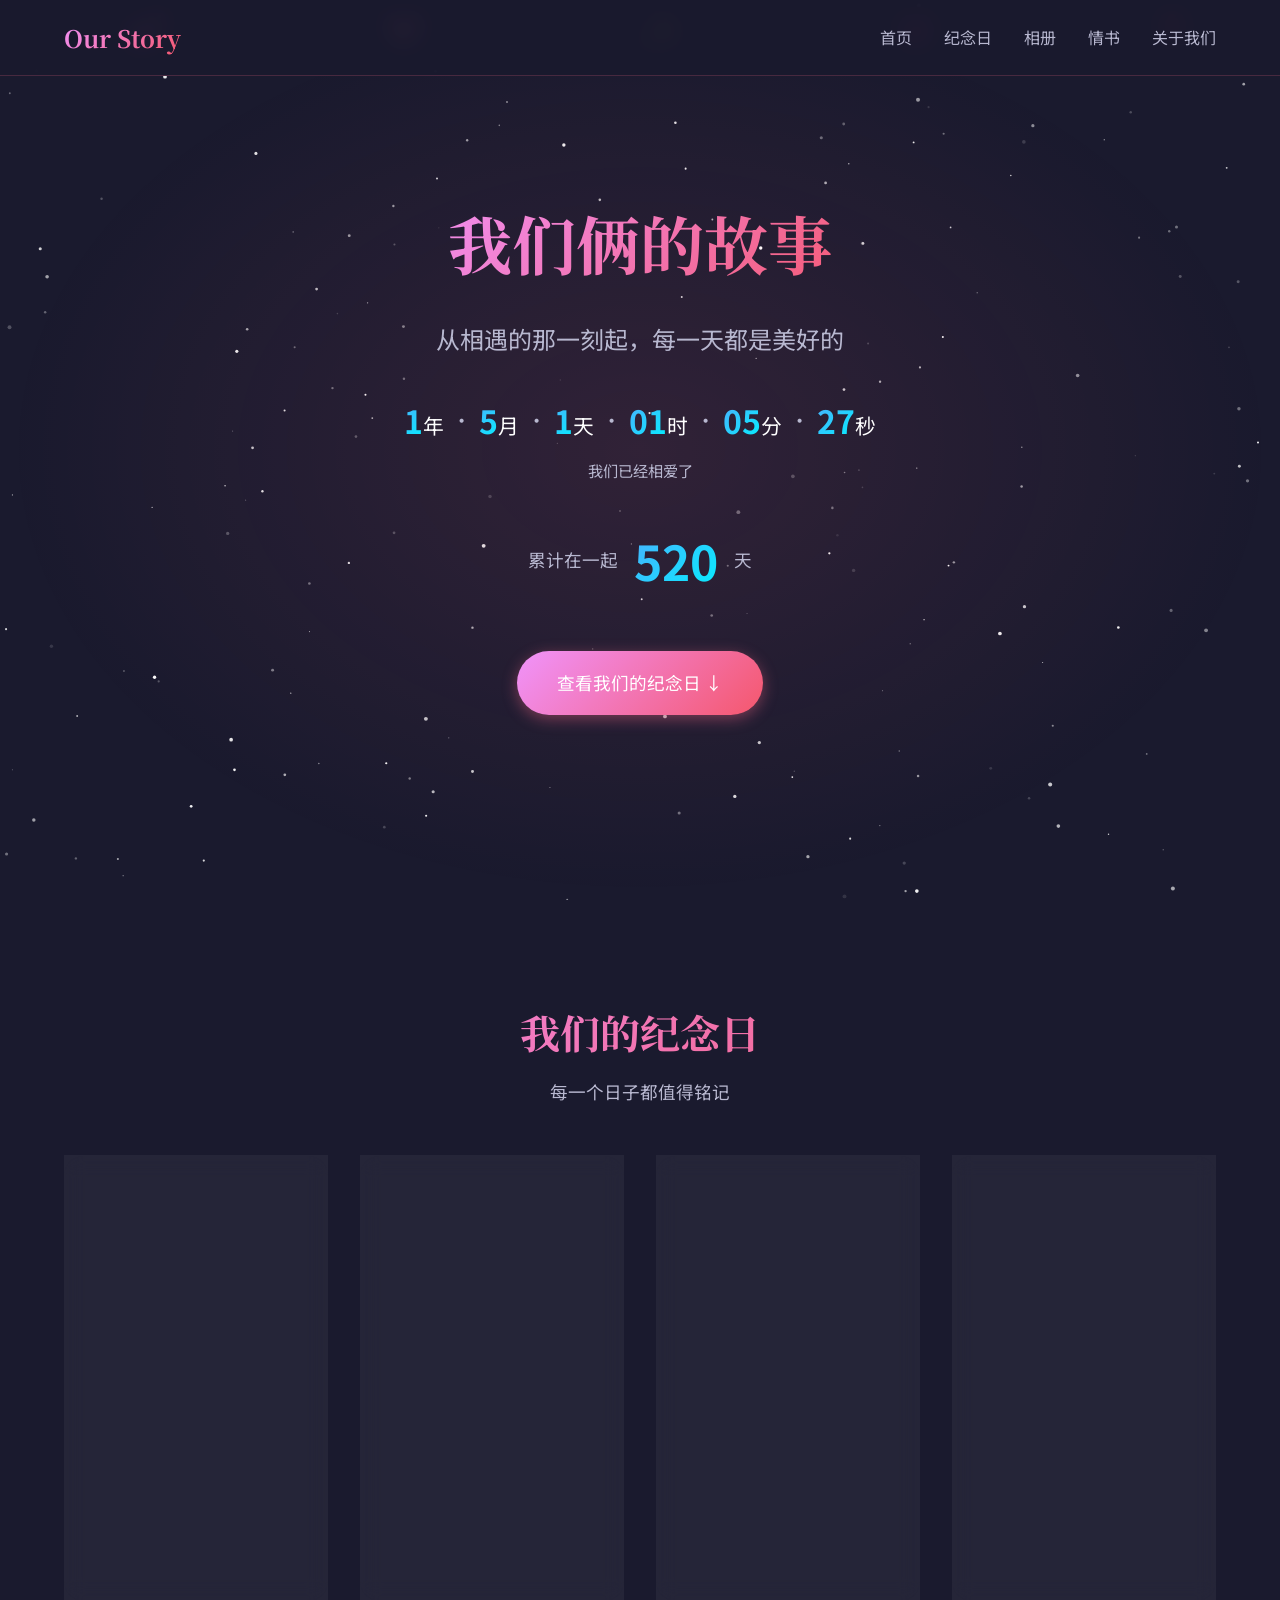
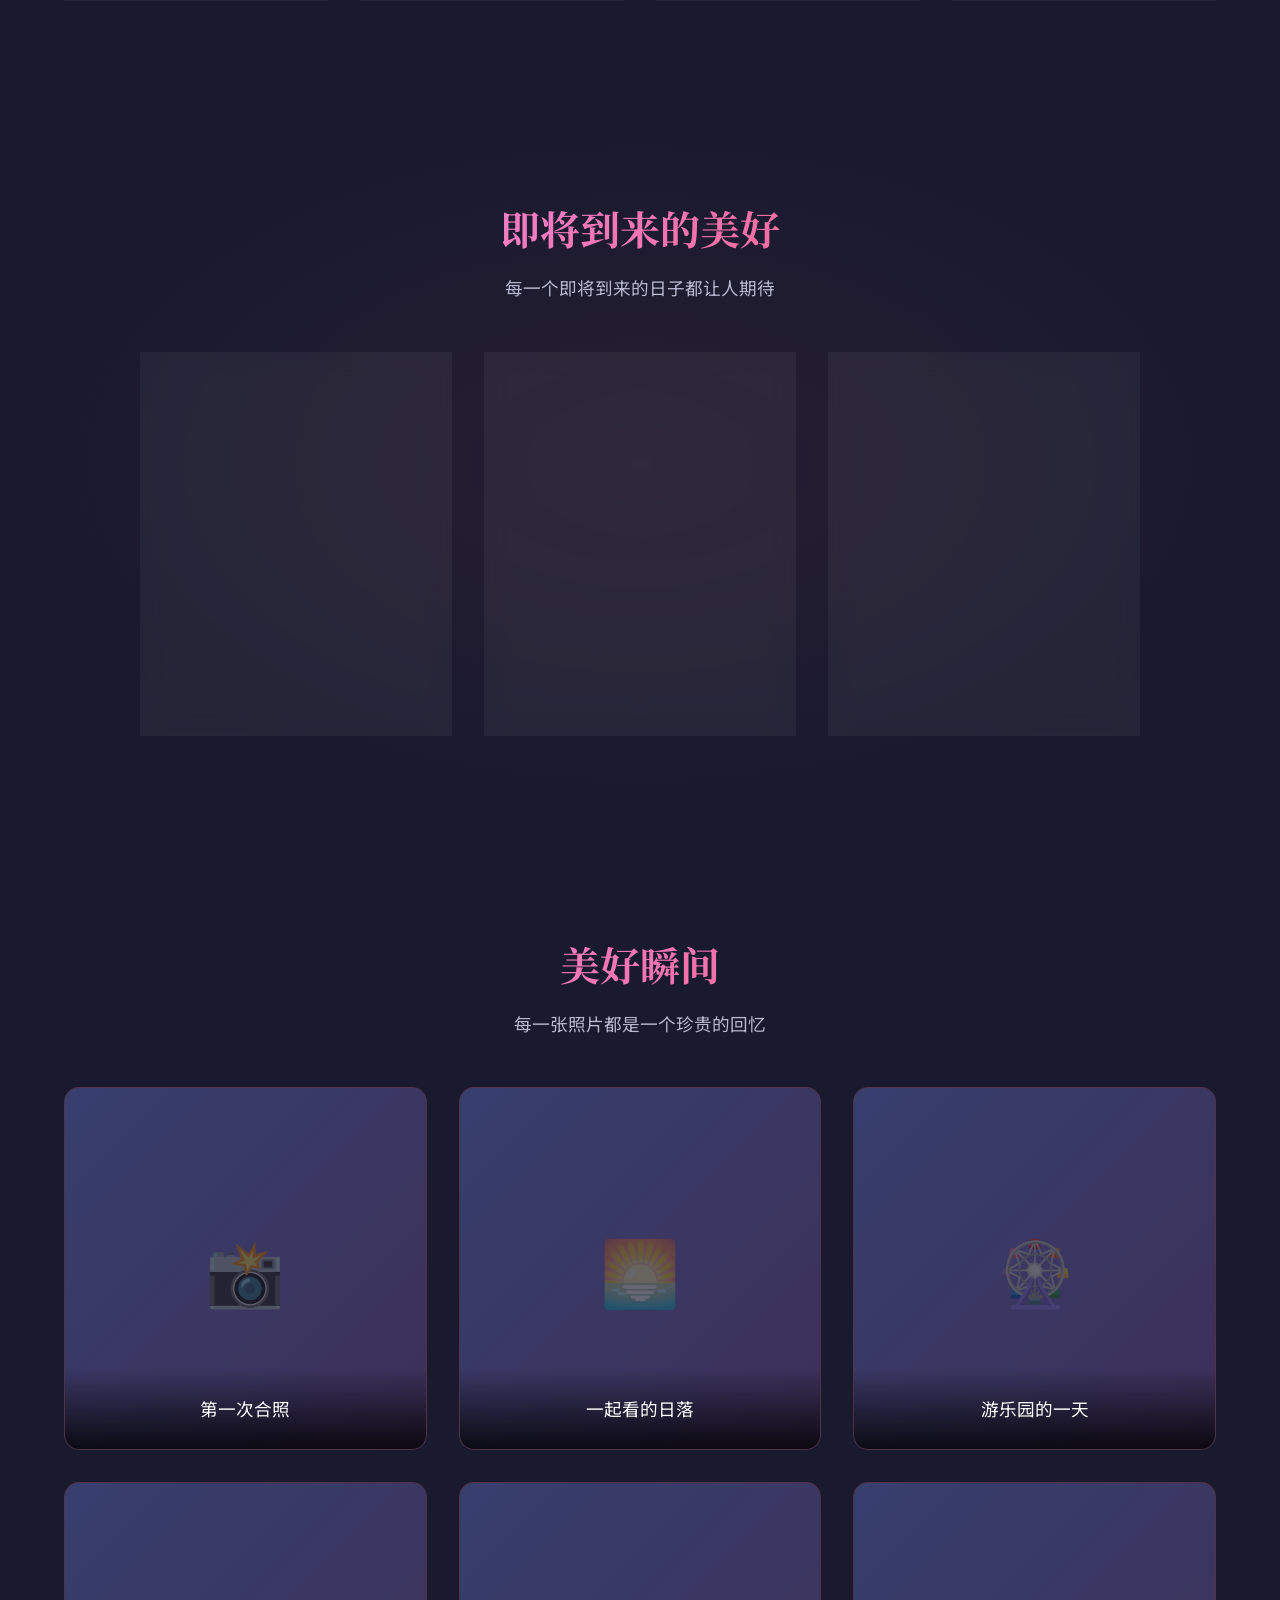
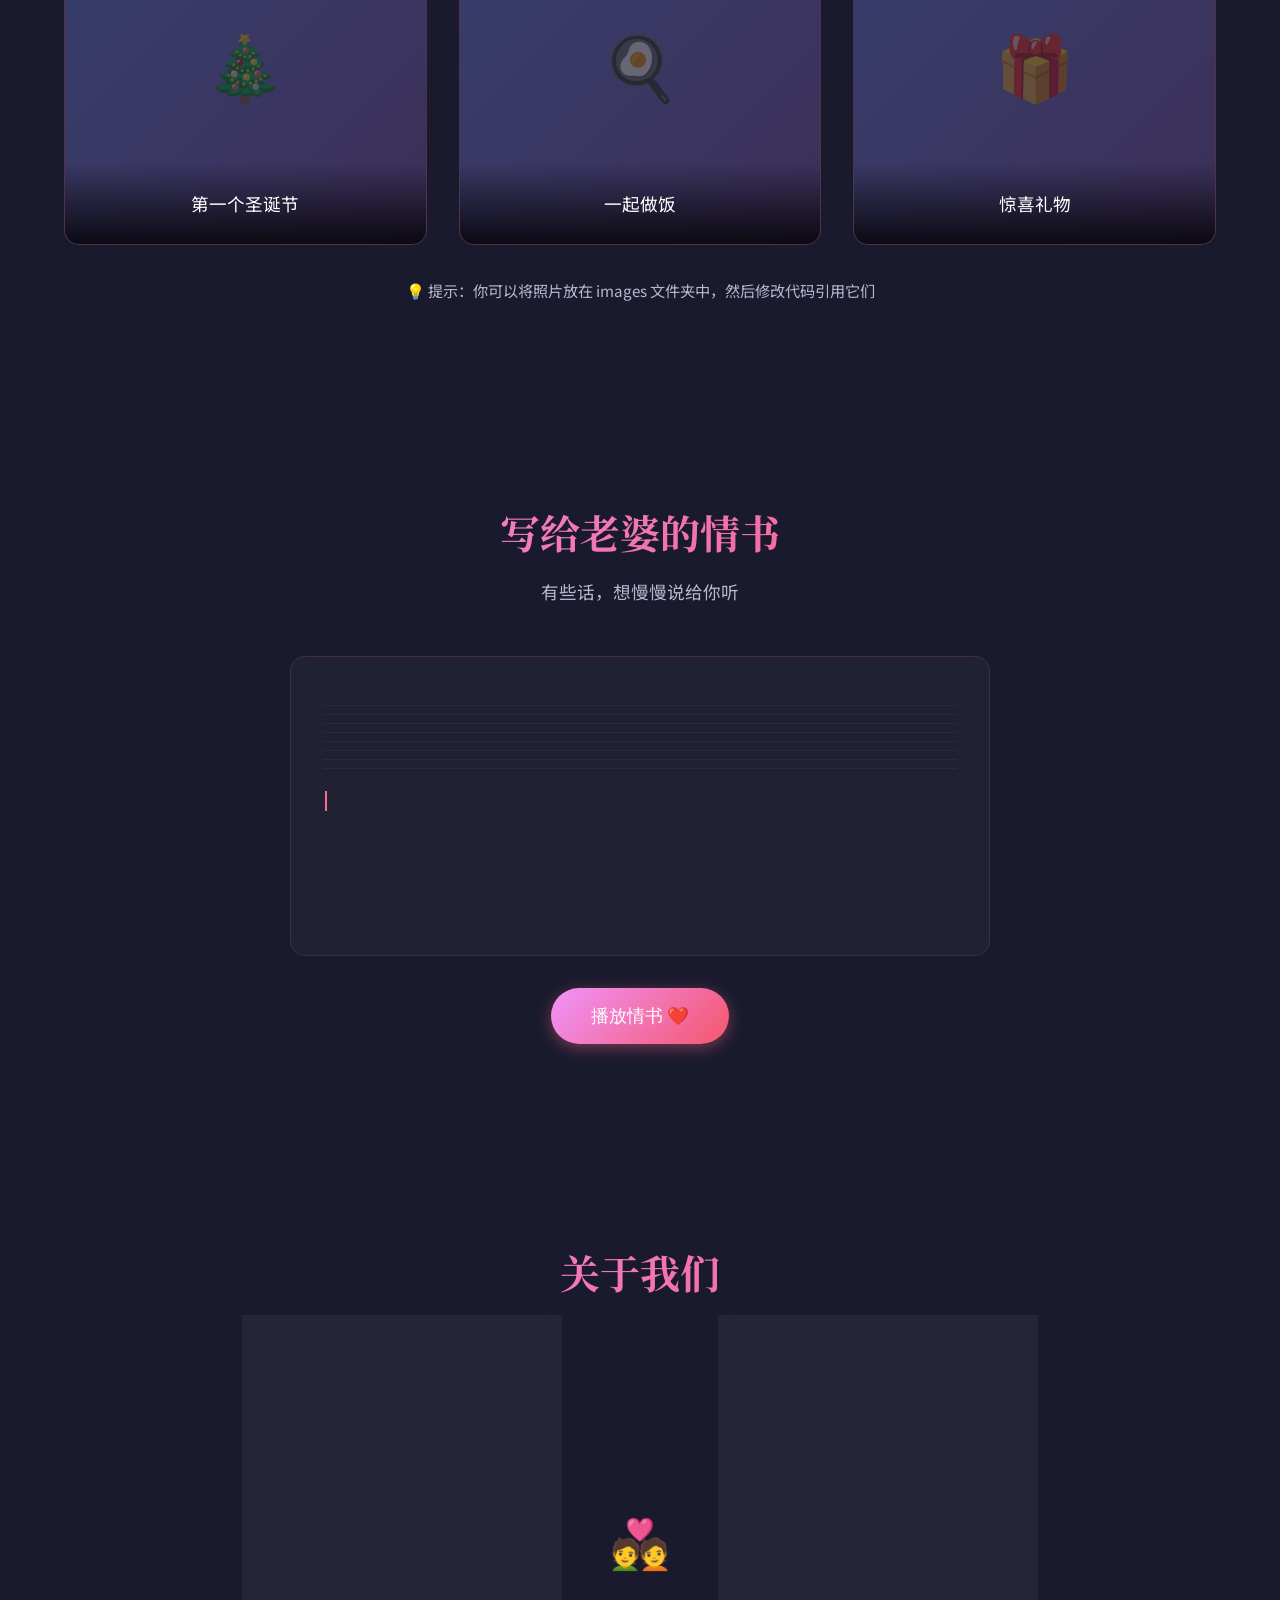
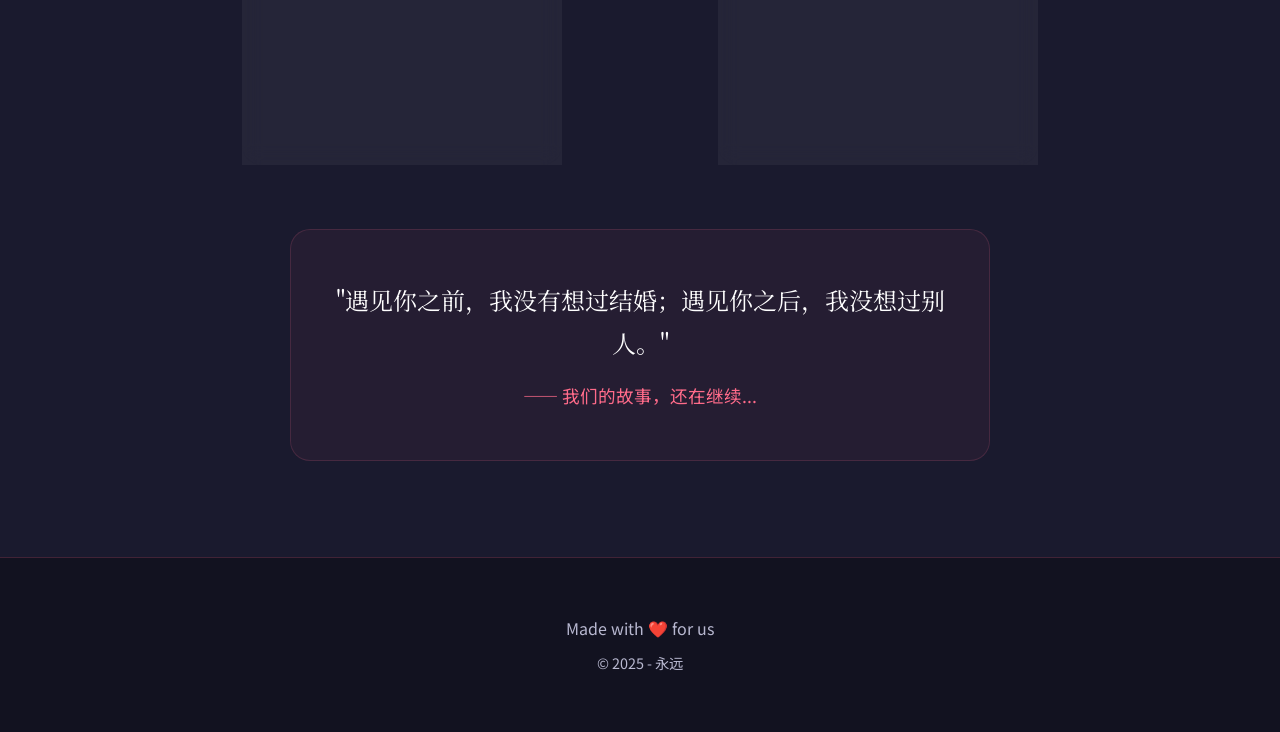
==== commit c3923e13: "Add 5 new features: love timer, star background, lightbox, letter, countdown" ====
--- a/index.html
+++ b/index.html
@@ -9,170 +9,117 @@
     <link href="https://fonts.googleapis.com/css2?family=Noto+Serif+SC:wght@400;700&family=Noto+Sans+SC:wght@300;400;500&display=swap" rel="stylesheet">
 </head>
 <body>
-    <!-- 粒子背景 -->
-    <div class="particles" id="particles"></div>
-    
-    <!-- 导航栏 -->
+    <canvas id="starCanvas"></canvas>
     <nav class="navbar">
-        <div class="nav-brand">❤️ 我们的故事</div>
+        <div class="nav-brand">Our Story</div>
         <ul class="nav-links">
             <li><a href="#home">首页</a></li>
-            <li><a href="#timeline">故事</a></li>
+            <li><a href="#timeline">纪念日</a></li>
             <li><a href="#gallery">相册</a></li>
+            <li><a href="#letter">情书</a></li>
             <li><a href="#about">关于我们</a></li>
         </ul>
-        <div class="hamburger">
-            <span></span>
-            <span></span>
-            <span></span>
-        </div>
+        <div class="hamburger"><span></span><span></span><span></span></div>
     </nav>
-
-    <!-- 首页英雄区 -->
     <section id="home" class="hero">
         <div class="hero-content">
             <h1 class="hero-title">我们俩的故事</h1>
             <p class="hero-subtitle">从相遇的那一刻起，每一天都是美好的</p>
+            <div class="love-timer" id="loveTimer">
+                <div class="timer-row">
+                    <span class="timer-unit"><span id="timerYears">0</span>年</span>
+                    <span class="timer-sep">·</span>
+                    <span class="timer-unit"><span id="timerMonths">0</span>月</span>
+                    <span class="timer-sep">·</span>
+                    <span class="timer-unit"><span id="timerDays">0</span>天</span>
+                    <span class="timer-sep">·</span>
+                    <span class="timer-unit"><span id="timerHours">00</span>时</span>
+                    <span class="timer-sep">·</span>
+                    <span class="timer-unit"><span id="timerMinutes">00</span>分</span>
+                    <span class="timer-sep">·</span>
+                    <span class="timer-unit"><span id="timerSeconds">00</span>秒</span>
+                </div>
+                <p class="timer-label">我们已经相爱了</p>
+            </div>
             <div class="hero-date">
-                <span class="date-label">在一起</span>
+                <span class="date-label">累计在一起</span>
                 <span class="date-count" id="heroDaysTogether">--</span>
                 <span class="date-label">天</span>
             </div>
             <a href="#timeline" class="scroll-btn">查看我们的纪念日 ↓</a>
         </div>
         <div class="floating-hearts">
-            <span class="heart">💕</span>
-            <span class="heart">💖</span>
-            <span class="heart">✨</span>
-            <span class="heart">💗</span>
-            <span class="heart">🌹</span>
+            <span class="heart">💕</span><span class="heart">💖</span><span class="heart">✨</span>
+            <span class="heart">💗</span><span class="heart">🌹</span>
         </div>
     </section>
-
-    <!-- 纪念日 -->
     <section id="timeline" class="memorial-section">
         <h2 class="section-title">我们的纪念日</h2>
         <p class="section-subtitle">每一个日子都值得铭记</p>
-        
         <div class="memorial-grid">
-            <div class="memorial-card">
-                <div class="memorial-emoji">💑</div>
-                <h3>在一起纪念日</h3>
-                <span class="memorial-date">2025年7月5日</span>
-                <p class="memorial-detail">从那天起，两颗心紧紧相连</p>
-                <div class="memorial-days" id="togetherDays">0</div>
-                <span class="memorial-days-label">天</span>
-            </div>
-            
-            <div class="memorial-card">
-                <div class="memorial-emoji">💒</div>
-                <h3>结婚纪念日</h3>
-                <span class="memorial-date">2026年1月19日</span>
-                <p class="memorial-detail">执子之手，与子偕老</p>
-                <div class="memorial-days" id="marriedDays">0</div>
-                <span class="memorial-days-label">天</span>
-            </div>
-            
-            <div class="memorial-card">
-                <div class="memorial-emoji">👸</div>
-                <h3>老婆生日</h3>
-                <span class="memorial-date">农历正月廿一（公历2月27日）</span>
-                <p class="memorial-detail">你是世界上最美好的女孩</p>
-                <div class="memorial-years" id="wifeAge">0</div>
-                <span class="memorial-years-label">岁</span>
-            </div>
-            
-            <div class="memorial-card">
-                <div class="memorial-emoji">🤴</div>
-                <h3>老公生日</h3>
-                <span class="memorial-date">农历腊月十三（公历1月11日）</span>
-                <p class="memorial-detail">努力成为更好的人来守护你</p>
-                <div class="memorial-years" id="husbandAge">0</div>
-                <span class="memorial-years-label">岁</span>
-            </div>
+            <div class="memorial-card"><div class="memorial-emoji">💑</div><h3>在一起纪念日</h3><span class="memorial-date">2025年7月5日</span><p class="memorial-detail">从那天起，两颗心紧紧相连</p><div class="memorial-days" id="togetherDays">0</div><span class="memorial-days-label">天</span></div>
+            <div class="memorial-card"><div class="memorial-emoji">💒</div><h3>结婚纪念日</h3><span class="memorial-date">2026年1月19日</span><p class="memorial-detail">执子之手，与子偕老</p><div class="memorial-days" id="marriedDays">0</div><span class="memorial-days-label">天</span></div>
+            <div class="memorial-card"><div class="memorial-emoji">👸</div><h3>老婆生日</h3><span class="memorial-date">农历正月廿一（公历2月27日）</span><p class="memorial-detail">你是世界上最美好的女孩</p><div class="memorial-years" id="wifeAge">0</div><span class="memorial-years-label">岁</span></div>
+            <div class="memorial-card"><div class="memorial-emoji">🤴</div><h3>老公生日</h3><span class="memorial-date">农历腊月十三（公历1月11日）</span><p class="memorial-detail">努力成为更好的人来守护你</p><div class="memorial-years" id="husbandAge">0</div><span class="memorial-years-label">岁</span></div>
         </div>
     </section>
-
-    <!-- 照片墙 -->
+    <section id="countdown" class="countdown-section">
+        <h2 class="section-title">即将到来的美好</h2>
+        <p class="section-subtitle">每一个即将到来的日子都让人期待</p>
+        <div class="countdown-grid">
+            <div class="countdown-card"><div class="countdown-emoji">🎂</div><h3>老婆生日</h3><span class="countdown-date">每年2月27日</span><div class="countdown-numbers" id="wifeBdayCountdown">--</div><span class="countdown-label">天后</span></div>
+            <div class="countdown-card"><div class="countdown-emoji">💒</div><h3>结婚纪念日</h3><span class="countdown-date">每年1月19日</span><div class="countdown-numbers" id="marriedAnnivCountdown">--</div><span class="countdown-label">天后</span></div>
+            <div class="countdown-card"><div class="countdown-emoji">💝</div><h3>在一起纪念日</h3><span class="countdown-date">每年7月5日</span><div class="countdown-numbers" id="annivCountdown">--</div><span class="countdown-label">天后</span></div>
+        </div>
+    </section>
     <section id="gallery" class="gallery-section">
         <h2 class="section-title">美好瞬间</h2>
         <p class="section-subtitle">每一张照片都是一个珍贵的回忆</p>
-        
         <div class="gallery-grid">
-            <div class="gallery-item">
-                <div class="photo-placeholder">📸</div>
-                <p class="photo-caption">第一次合照</p>
-            </div>
-            <div class="gallery-item">
-                <div class="photo-placeholder">🌅</div>
-                <p class="photo-caption">一起看的日落</p>
-            </div>
-            <div class="gallery-item">
-                <div class="photo-placeholder">🎡</div>
-                <p class="photo-caption">游乐园的一天</p>
-            </div>
-            <div class="gallery-item">
-                <div class="photo-placeholder">🎄</div>
-                <p class="photo-caption">第一个圣诞节</p>
-            </div>
-            <div class="gallery-item">
-                <div class="photo-placeholder">🍳</div>
-                <p class="photo-caption">一起做饭</p>
-            </div>
-            <div class="gallery-item">
-                <div class="photo-placeholder">🎁</div>
-                <p class="photo-caption">惊喜礼物</p>
-            </div>
+            <div class="gallery-item" data-index="0"><div class="photo-placeholder">📸</div><p class="photo-caption">第一次合照</p></div>
+            <div class="gallery-item" data-index="1"><div class="photo-placeholder">🌅</div><p class="photo-caption">一起看的日落</p></div>
+            <div class="gallery-item" data-index="2"><div class="photo-placeholder">🎡</div><p class="photo-caption">游乐园的一天</p></div>
+            <div class="gallery-item" data-index="3"><div class="photo-placeholder">🎄</div><p class="photo-caption">第一个圣诞节</p></div>
+            <div class="gallery-item" data-index="4"><div class="photo-placeholder">🍳</div><p class="photo-caption">一起做饭</p></div>
+            <div class="gallery-item" data-index="5"><div class="photo-placeholder">🎁</div><p class="photo-caption">惊喜礼物</p></div>
         </div>
         <p class="gallery-hint">💡 提示：你可以将照片放在 images 文件夹中，然后修改代码引用它们</p>
     </section>
-
-    <!-- 关于我们 -->
+    <div class="lightbox" id="lightbox">
+        <span class="lightbox-close">&times;</span>
+        <span class="lightbox-prev">&#10094;</span>
+        <span class="lightbox-next">&#10095;</span>
+        <div class="lightbox-content">
+            <div class="lightbox-text" id="lightboxText"></div>
+        </div>
+    </div>
+    <section id="letter" class="letter-section">
+        <h2 class="section-title">写给老婆的情书</h2>
+        <p class="section-subtitle">有些话，想慢慢说给你听</p>
+        <div class="letter-container">
+            <div class="letter-paper">
+                <div class="letter-line"></div><div class="letter-line"></div><div class="letter-line"></div>
+                <div class="letter-line"></div><div class="letter-line"></div><div class="letter-line"></div>
+                <div class="letter-line"></div><div class="letter-line"></div>
+                <div id="typewriter" class="typewriter-text"></div>
+                <span class="cursor" id="cursor"></span>
+            </div>
+            <button class="letter-btn" id="playLetter">播放情书 ❤️</button>
+        </div>
+    </section>
     <section id="about" class="about-section">
         <h2 class="section-title">关于我们</h2>
-        
         <div class="about-container">
-            <div class="about-card">
-                <div class="avatar">👨</div>
-                <h3>他</h3>
-                <p class="about-desc">一个爱笑、爱她、爱生活的男孩。最大的愿望就是让她每天都开心。</p>
-                <div class="about-stats">
-                    <div class="stat">
-                        <span class="stat-number">∞</span>
-                        <span class="stat-label">爱她的天数</span>
-                    </div>
-                </div>
-            </div>
-            
+            <div class="about-card"><div class="avatar">👨</div><h3>他</h3><p class="about-desc">一个爱笑、爱她、爱生活的男孩。最大的愿望就是让她每天都开心。</p><div class="about-stats"><div class="stat"><span class="stat-number">∞</span><span class="stat-label">爱她的天数</span></div></div></div>
             <div class="love-icon">💑</div>
-            
-            <div class="about-card">
-                <div class="avatar">👩</div>
-                <h3>她</h3>
-                <p class="about-desc">一个温柔、善良、可爱的女孩。是他的阳光，是他的一切。</p>
-                <div class="about-stats">
-                    <div class="stat">
-                        <span class="stat-number">∞</span>
-                        <span class="stat-label">被爱的次数</span>
-                    </div>
-                </div>
-            </div>
+            <div class="about-card"><div class="avatar">👩</div><h3>她</h3><p class="about-desc">一个温柔、善良、可爱的女孩。是他的阳光，是他的一切。</p><div class="about-stats"><div class="stat"><span class="stat-number">∞</span><span class="stat-label">被爱的次数</span></div></div></div>
         </div>
-        
         <div class="love-quote">
-            <blockquote>
-                "遇见你之前，我没有想过结婚；遇见你之后，我没想过别人。"
-            </blockquote>
+            <blockquote>"遇见你之前，我没有想过结婚；遇见你之后，我没想过别人。"</blockquote>
             <cite>—— 我们的故事，还在继续...</cite>
         </div>
     </section>
-
-    <!-- 页脚 -->
-    <footer class="footer">
-        <p>Made with ❤️ for us</p>
-        <p class="footer-date">© 2025 - 永远</p>
-    </footer>
-
+    <footer class="footer"><p>Made with ❤️ for us</p><p class="footer-date">© 2025 - 永远</p></footer>
     <script src="js/main.js"></script>
 </body>
-</html>
+</html>
--- a/css/style.css
+++ b/css/style.css
@@ -1,4 +1,3 @@
-/* ===== Global Reset ===== */
 * { margin: 0; padding: 0; box-sizing: border-box; }
 
 :root {
@@ -16,19 +15,18 @@
 html { scroll-behavior: smooth; }
 
 body {
-    font-family: 'Noto Sans SC', sans-serif;
+    font-family: Noto Sans SC, sans-serif;
     background: var(--bg-dark);
     color: var(--text-light);
     overflow-x: hidden;
     line-height: 1.8;
 }
 
-.particles {
+#starCanvas {
     position: fixed; top: 0; left: 0; width: 100%; height: 100%;
     pointer-events: none; z-index: 0;
 }
 
-/* Navbar */
 .navbar {
     position: fixed; top: 0; left: 0; right: 0;
     display: flex; justify-content: space-between; align-items: center;
@@ -40,7 +38,7 @@
 }
 
 .nav-brand {
-    font-family: 'Noto Serif SC', serif;
+    font-family: Noto Serif SC, serif;
     font-size: 1.5rem; font-weight: 700;
     background: var(--gradient-2);
     -webkit-background-clip: text; -webkit-text-fill-color: transparent; background-clip: text;
@@ -61,18 +59,17 @@
 .hamburger { display: none; flex-direction: column; cursor: pointer; gap: 5px; }
 .hamburger span { width: 25px; height: 3px; background: var(--text-light); border-radius: 3px; transition: all 0.3s ease; }
 
-/* Hero */
 .hero {
     min-height: 100vh; display: flex; flex-direction: column;
     justify-content: center; align-items: center; text-align: center;
-    position: relative; padding: 2rem;
+    position: relative; padding: 2rem; z-index: 1;
     background: radial-gradient(ellipse at center, rgba(255, 107, 138, 0.1) 0%, transparent 70%);
 }
 
 .hero-content { position: relative; z-index: 1; }
 
 .hero-title {
-    font-family: 'Noto Serif SC', serif; font-size: 4rem;
+    font-family: Noto Serif SC, serif; font-size: 4rem;
     margin-bottom: 1rem;
     background: var(--gradient-2);
     -webkit-background-clip: text; -webkit-text-fill-color: transparent; background-clip: text;
@@ -80,6 +77,31 @@
 }
 
 .hero-subtitle { font-size: 1.5rem; color: var(--text-muted); margin-bottom: 2rem; animation: fadeInUp 1s ease 0.2s both; }
+
+/* Love Timer */
+.love-timer {
+    margin-bottom: 2rem;
+    animation: fadeInUp 1s ease 0.3s both;
+}
+
+.timer-row {
+    display: flex; align-items: center; justify-content: center;
+    gap: 0.5rem; flex-wrap: wrap; margin-bottom: 0.5rem;
+}
+
+.timer-unit {
+    font-size: 1.3rem; color: var(--text-light);
+}
+
+.timer-unit span {
+    font-size: 2rem; font-weight: 700;
+    background: var(--gradient-3);
+    -webkit-background-clip: text; -webkit-text-fill-color: transparent; background-clip: text;
+}
+
+.timer-sep { color: var(--text-muted); font-size: 1.2rem; }
+
+.timer-label { color: var(--text-muted); font-size: 0.95rem; }
 
 .hero-date {
     display: flex; align-items: center; justify-content: center;
@@ -104,7 +126,7 @@
 
 .floating-hearts {
     position: absolute; width: 100%; height: 100%; top: 0; left: 0;
-    pointer-events: none; overflow: hidden;
+    pointer-events: none; overflow: hidden; z-index: 0;
 }
 .floating-hearts .heart {
     position: absolute; font-size: 2rem;
@@ -128,9 +150,8 @@
     to { opacity: 1; transform: translateY(0); }
 }
 
-/* Section titles */
 .section-title {
-    font-family: 'Noto Serif SC', serif; font-size: 2.5rem;
+    font-family: Noto Serif SC, serif; font-size: 2.5rem;
     text-align: center; margin-bottom: 0.5rem;
     background: var(--gradient-2);
     -webkit-background-clip: text; -webkit-text-fill-color: transparent; background-clip: text;
@@ -139,12 +160,10 @@
 
 /* Memorial Cards */
 .memorial-section { padding: 6rem 5%; position: relative; z-index: 1; }
-
 .memorial-grid {
     display: grid; grid-template-columns: repeat(auto-fit, minmax(260px, 1fr));
     gap: 2rem; max-width: 1200px; margin: 0 auto;
 }
-
 .memorial-card {
     background: rgba(255, 255, 255, 0.05);
     backdrop-filter: blur(10px);
@@ -154,102 +173,204 @@
     opacity: 0; transform: translateY(40px);
     position: relative; overflow: hidden;
 }
-
 .memorial-card::before {
     content: ''; position: absolute; top: 0; left: 0; right: 0;
     height: 4px; background: var(--gradient-2);
 }
-
 .memorial-card.visible { opacity: 1; transform: translateY(0); }
-
 .memorial-card:hover {
     transform: translateY(-8px); border-color: var(--primary-color);
     box-shadow: 0 15px 40px rgba(255, 107, 138, 0.25);
 }
-
 .memorial-emoji {
     font-size: 3rem; margin-bottom: 1rem; display: inline-block;
     animation: floatEmoji 3s ease-in-out infinite;
 }
-
 @keyframes floatEmoji {
     0%, 100% { transform: translateY(0) scale(1); }
     50% { transform: translateY(-10px) scale(1.1); }
 }
-
 .memorial-card h3 {
-    font-family: 'Noto Serif SC', serif; font-size: 1.5rem;
+    font-family: Noto Serif SC, serif; font-size: 1.5rem;
     color: var(--primary-color); margin-bottom: 0.8rem;
 }
-
 .memorial-date {
     display: inline-block; color: var(--accent-color); font-size: 0.95rem;
     margin-bottom: 1rem; padding: 0.3rem 0.9rem;
     background: rgba(255, 215, 0, 0.1); border-radius: 20px;
 }
-
 .memorial-detail { color: var(--text-muted); font-size: 0.95rem; margin-bottom: 1.2rem; line-height: 1.6; }
-
 .memorial-days, .memorial-years {
     font-size: 2.8rem; font-weight: 700;
     background: var(--gradient-3);
     -webkit-background-clip: text; -webkit-text-fill-color: transparent; background-clip: text;
     display: inline;
 }
-
 .memorial-days-label, .memorial-years-label {
     font-size: 1rem; color: var(--text-muted); margin-left: 0.3rem;
 }
+
+/* Countdown */
+.countdown-section {
+    padding: 6rem 5%; position: relative; z-index: 1;
+    background: radial-gradient(ellipse at center, rgba(255, 107, 138, 0.05) 0%, transparent 70%);
+}
+.countdown-grid {
+    display: grid; grid-template-columns: repeat(auto-fit, minmax(280px, 1fr));
+    gap: 2rem; max-width: 1000px; margin: 0 auto;
+}
+.countdown-card {
+    background: rgba(255, 255, 255, 0.05);
+    backdrop-filter: blur(10px);
+    padding: 2.5rem 1.5rem; border-radius: 20px;
+    border: 1px solid rgba(255, 107, 138, 0.15);
+    text-align: center; transition: all 0.4s ease;
+    opacity: 0; transform: translateY(40px);
+}
+.countdown-card.visible { opacity: 1; transform: translateY(0); }
+.countdown-card:hover {
+    transform: translateY(-8px); border-color: var(--primary-color);
+    box-shadow: 0 15px 40px rgba(255, 107, 138, 0.25);
+}
+.countdown-emoji { font-size: 3rem; margin-bottom: 1rem; }
+.countdown-card h3 {
+    font-family: Noto Serif SC, serif; font-size: 1.4rem;
+    color: var(--primary-color); margin-bottom: 0.5rem;
+}
+.countdown-date {
+    display: inline-block; color: var(--accent-color); font-size: 0.9rem;
+    margin-bottom: 1rem; padding: 0.25rem 0.75rem;
+    background: rgba(255, 215, 0, 0.1); border-radius: 20px;
+}
+.countdown-numbers {
+    font-size: 2.5rem; font-weight: 700;
+    background: var(--gradient-1);
+    -webkit-background-clip: text; -webkit-text-fill-color: transparent; background-clip: text;
+}
+.countdown-label { color: var(--text-muted); font-size: 0.95rem; }
 
 /* Gallery */
 .gallery-section {
     padding: 6rem 5%; position: relative; z-index: 1;
-    background: radial-gradient(ellipse at center, rgba(255, 107, 138, 0.05) 0%, transparent 70%);
-}
-
+}
 .gallery-grid {
     display: grid; grid-template-columns: repeat(auto-fit, minmax(280px, 1fr));
     gap: 2rem; max-width: 1200px; margin: 0 auto 2rem;
 }
-
 .gallery-item {
     position: relative; border-radius: 15px; overflow: hidden;
     aspect-ratio: 1; background: rgba(255, 255, 255, 0.05);
     border: 1px solid rgba(255, 107, 138, 0.2);
     transition: all 0.4s ease; cursor: pointer;
 }
-
 .gallery-item:hover {
     transform: translateY(-10px);
     box-shadow: 0 20px 40px rgba(255, 107, 138, 0.3);
     border-color: var(--primary-color);
 }
-
 .photo-placeholder {
     width: 100%; height: 100%; display: flex; align-items: center;
     justify-content: center; font-size: 4rem;
     background: var(--gradient-1); opacity: 0.3;
 }
-
 .photo-placeholder img { width: 100%; height: 100%; object-fit: cover; }
-
 .photo-caption {
     position: absolute; bottom: 0; left: 0; right: 0;
     padding: 1.5rem;
     background: linear-gradient(transparent, rgba(0, 0, 0, 0.8));
     text-align: center; font-size: 1.1rem; color: white;
 }
-
 .gallery-hint { text-align: center; color: var(--text-muted); font-size: 0.95rem; margin-top: 2rem; }
+
+/* Lightbox */
+.lightbox {
+    display: none; position: fixed; top: 0; left: 0; width: 100%; height: 100%;
+    background: rgba(0, 0, 0, 0.9); z-index: 2000;
+    justify-content: center; align-items: center;
+}
+.lightbox.active { display: flex; }
+.lightbox-close {
+    position: absolute; top: 20px; right: 30px;
+    font-size: 3rem; color: white; cursor: pointer; z-index: 2001;
+}
+.lightbox-prev, .lightbox-next {
+    position: absolute; top: 50%; transform: translateY(-50%);
+    font-size: 3rem; color: white; cursor: pointer;
+    padding: 1rem; user-select: none;
+}
+.lightbox-prev { left: 20px; }
+.lightbox-next { right: 20px; }
+.lightbox-content {
+    text-align: center; max-width: 80%;
+}
+.lightbox-text {
+    font-size: 2rem; color: white;
+    font-family: Noto Serif SC, serif;
+}
+
+/* Letter Section */
+.letter-section {
+    padding: 6rem 5%; position: relative; z-index: 1;
+}
+.letter-container {
+    max-width: 700px; margin: 0 auto; text-align: center;
+}
+.letter-paper {
+    background: rgba(255, 255, 255, 0.03);
+    border: 1px solid rgba(255, 107, 138, 0.15);
+    border-radius: 15px;
+    padding: 3rem 2rem;
+    margin-bottom: 2rem;
+    text-align: left;
+    min-height: 300px;
+    position: relative;
+}
+.letter-line {
+    border-bottom: 1px solid rgba(255, 107, 138, 0.08);
+    margin-bottom: 0.5rem;
+}
+.typewriter-text {
+    font-family: Noto Serif SC, serif;
+    font-size: 1.15rem;
+    line-height: 2;
+    color: var(--text-light);
+    white-space: pre-wrap;
+    margin-top: 1rem;
+}
+.cursor {
+    display: inline-block;
+    width: 2px;
+    height: 1.2em;
+    background: var(--primary-color);
+    margin-left: 2px;
+    animation: blink 0.8s infinite;
+    vertical-align: text-bottom;
+}
+@keyframes blink {
+    0%, 100% { opacity: 1; }
+    50% { opacity: 0; }
+}
+.letter-btn {
+    padding: 1rem 2.5rem;
+    background: var(--gradient-2);
+    color: white; border: none;
+    border-radius: 50px;
+    font-size: 1.1rem;
+    cursor: pointer;
+    transition: all 0.3s ease;
+    box-shadow: 0 4px 15px rgba(255, 107, 138, 0.4);
+}
+.letter-btn:hover {
+    transform: translateY(-3px);
+    box-shadow: 0 6px 20px rgba(255, 107, 138, 0.6);
+}
 
 /* About */
 .about-section { padding: 6rem 5%; position: relative; z-index: 1; }
-
 .about-container {
     display: flex; justify-content: center; align-items: center;
     gap: 3rem; max-width: 900px; margin: 0 auto 4rem; flex-wrap: wrap;
 }
-
 .about-card {
     flex: 1; min-width: 250px; max-width: 320px;
     background: rgba(255, 255, 255, 0.05); backdrop-filter: blur(10px);
@@ -257,21 +378,16 @@
     border: 1px solid rgba(255, 107, 138, 0.2);
     text-align: center; transition: all 0.3s ease;
 }
-
 .about-card:hover {
     transform: translateY(-10px); border-color: var(--primary-color);
     box-shadow: 0 15px 35px rgba(255, 107, 138, 0.2);
 }
-
 .avatar { font-size: 4rem; margin-bottom: 1rem; }
-
 .about-card h3 {
-    font-family: 'Noto Serif SC', serif; font-size: 1.8rem;
+    font-family: Noto Serif SC, serif; font-size: 1.8rem;
     color: var(--primary-color); margin-bottom: 1rem;
 }
-
 .about-desc { color: var(--text-muted); margin-bottom: 1.5rem; }
-
 .about-stats { display: flex; justify-content: center; gap: 1.5rem; }
 .stat { text-align: center; }
 .stat-number {
@@ -280,26 +396,21 @@
     -webkit-background-clip: text; -webkit-text-fill-color: transparent; background-clip: text;
 }
 .stat-label { font-size: 0.85rem; color: var(--text-muted); }
-
 .love-icon { font-size: 3rem; animation: pulse 2s ease-in-out infinite; }
-
 @keyframes pulse {
     0%, 100% { transform: scale(1); }
     50% { transform: scale(1.2); }
 }
-
 .love-quote {
     max-width: 700px; margin: 0 auto; text-align: center;
     padding: 3rem 2rem;
     background: rgba(255, 107, 138, 0.05); border-radius: 20px;
     border: 1px solid rgba(255, 107, 138, 0.15);
 }
-
 .love-quote blockquote {
-    font-family: 'Noto Serif SC', serif; font-size: 1.5rem;
+    font-family: Noto Serif SC, serif; font-size: 1.5rem;
     color: var(--text-light); margin-bottom: 1rem; line-height: 1.8;
 }
-
 .love-quote cite { color: var(--primary-color); font-style: normal; font-size: 1.1rem; }
 
 /* Footer */
@@ -316,6 +427,8 @@
     .hero-title { font-size: 2.5rem; }
     .hero-subtitle { font-size: 1.2rem; }
     .date-count { font-size: 2rem; }
+    .timer-unit span { font-size: 1.5rem; }
+    .timer-unit { font-size: 1rem; }
     .nav-links {
         display: none; position: absolute; top: 100%; left: 0; right: 0;
         background: rgba(26, 26, 46, 0.98); flex-direction: column;
@@ -332,4 +445,4 @@
 @media (max-width: 480px) {
     .hero-title { font-size: 2rem; }
     .gallery-grid { grid-template-columns: 1fr; }
-}+}
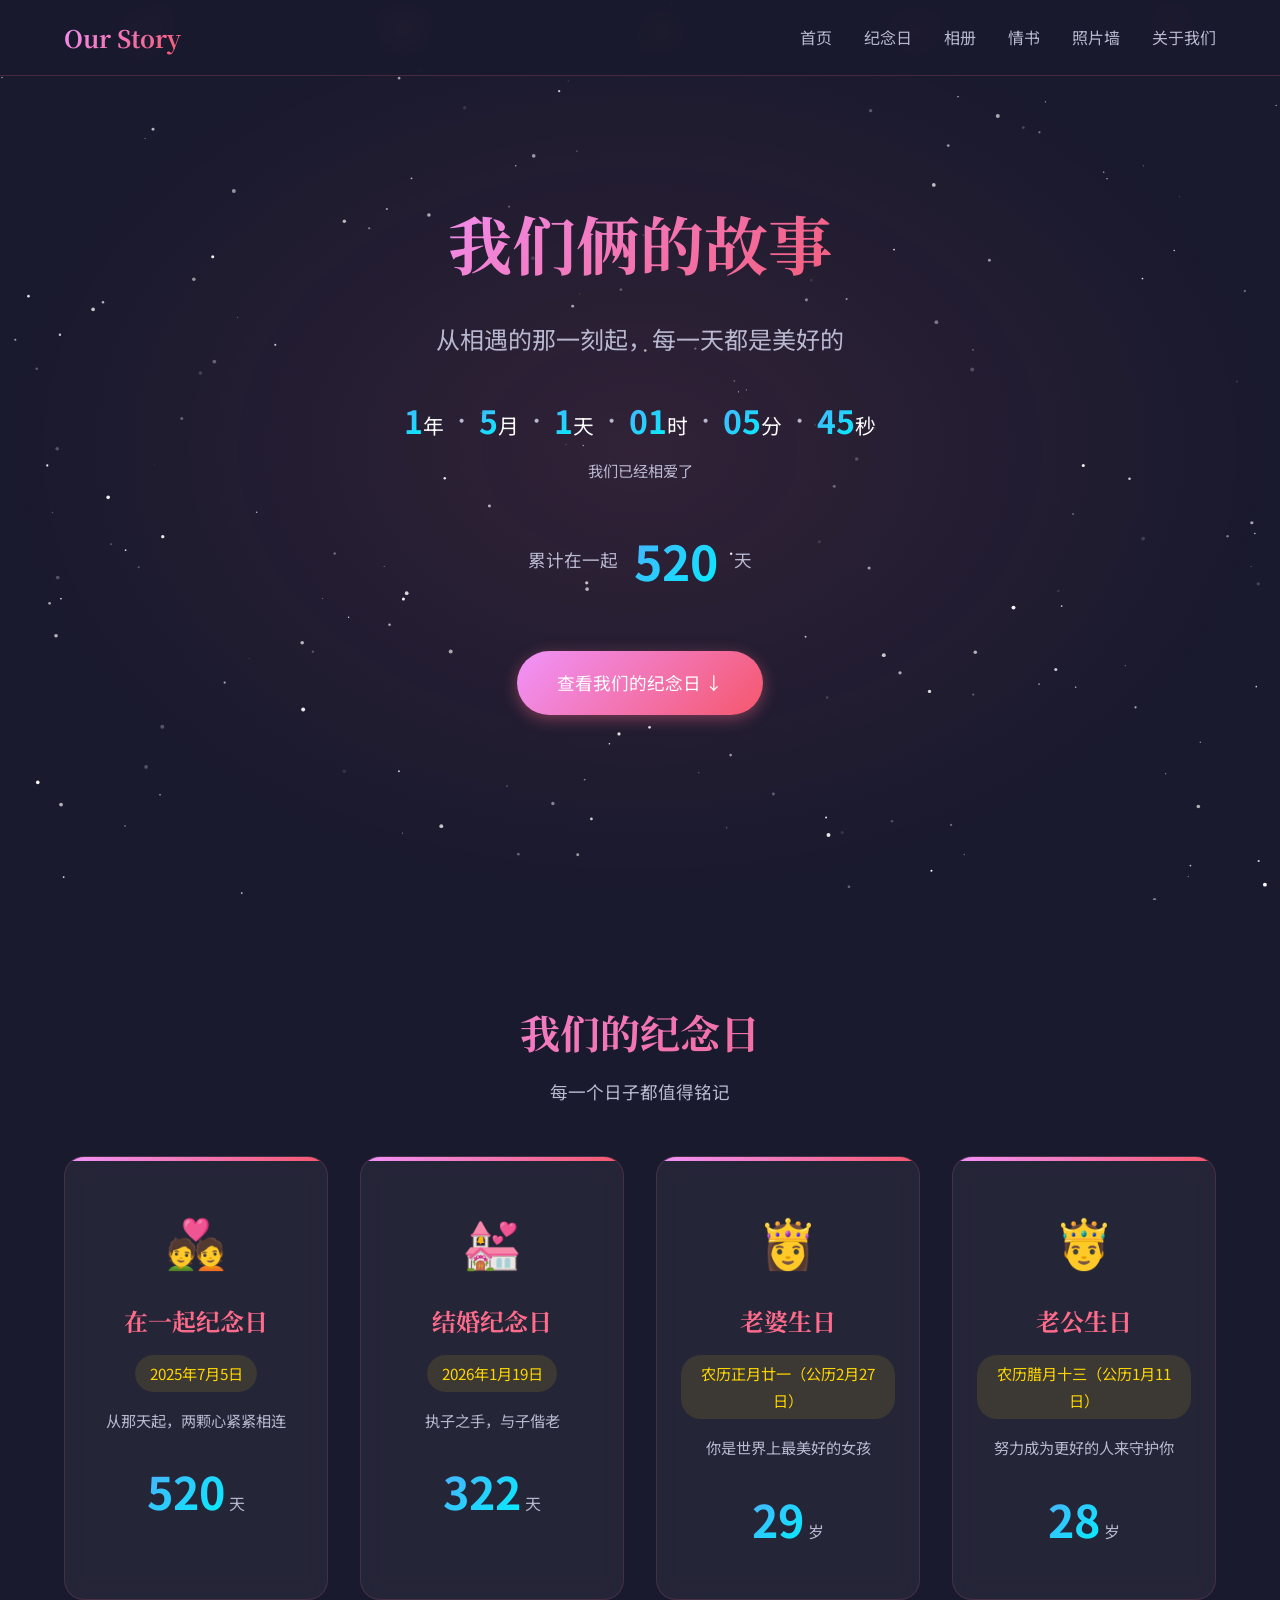
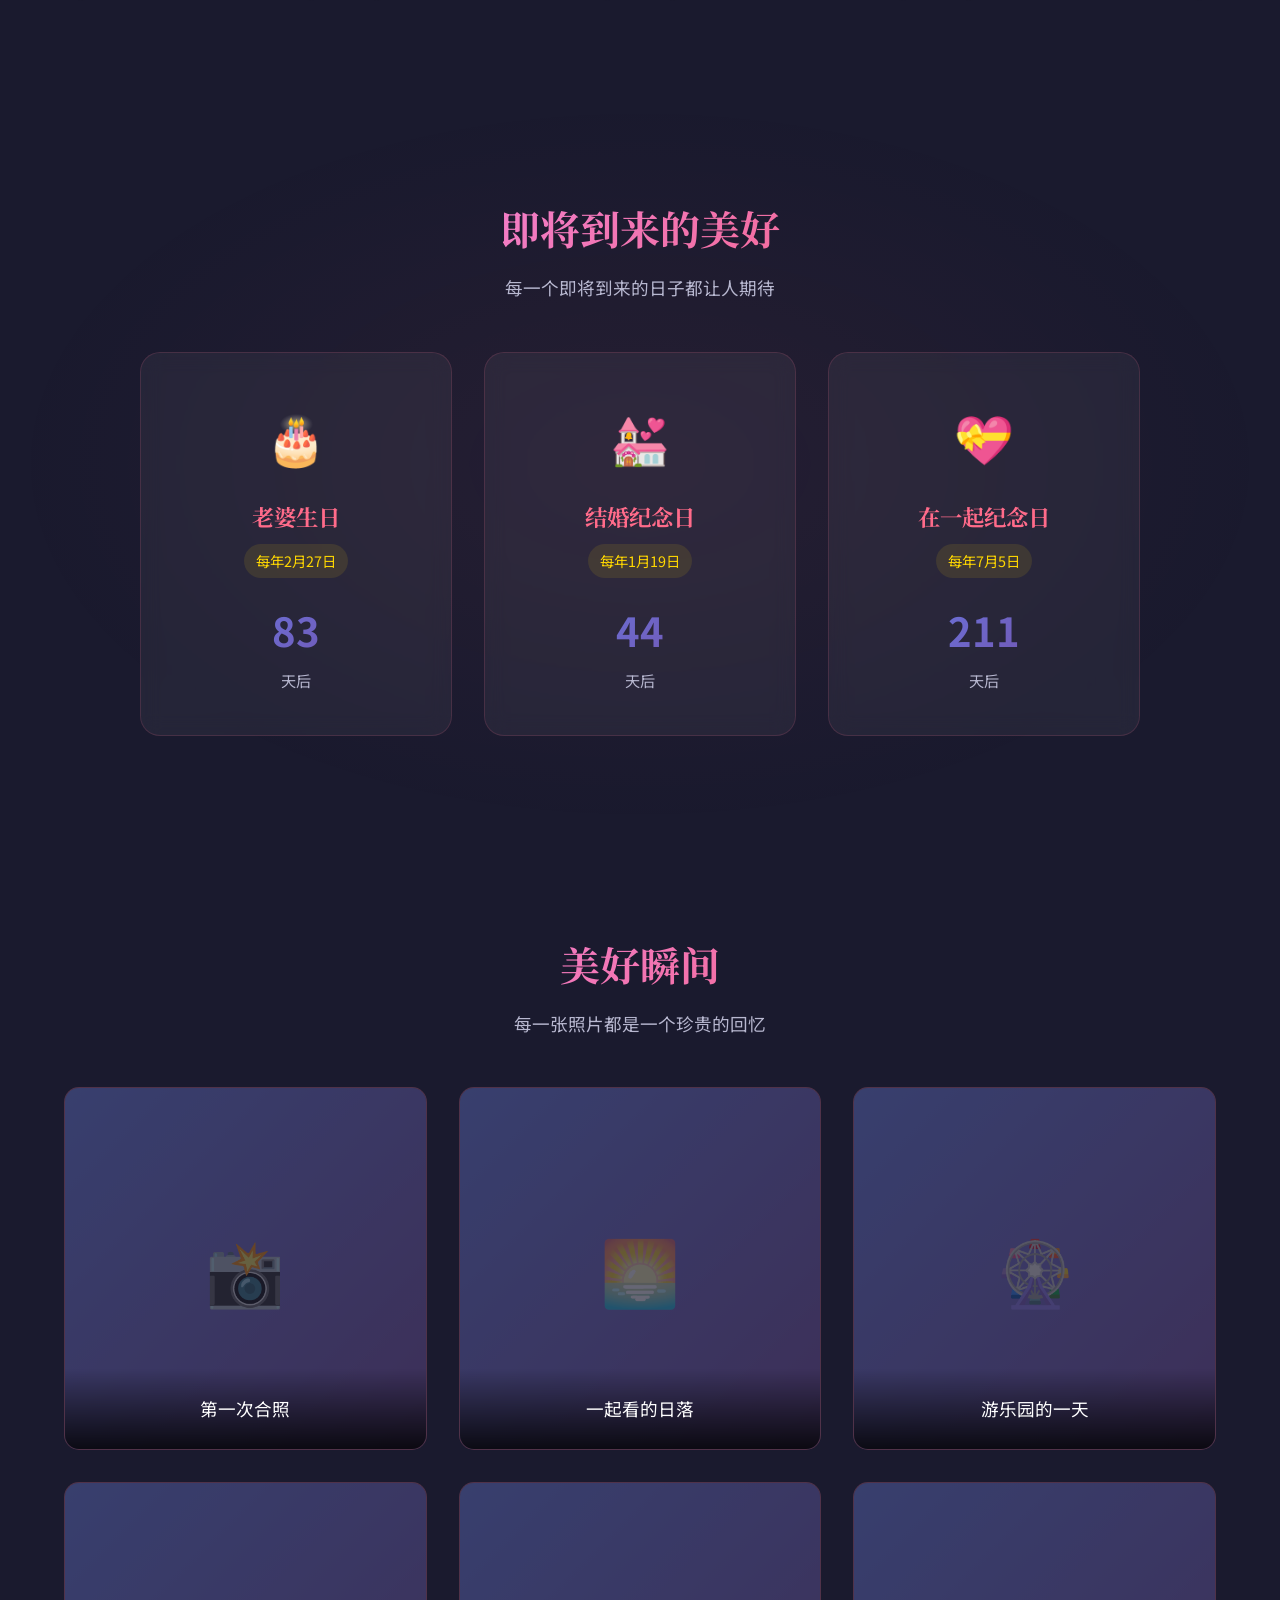
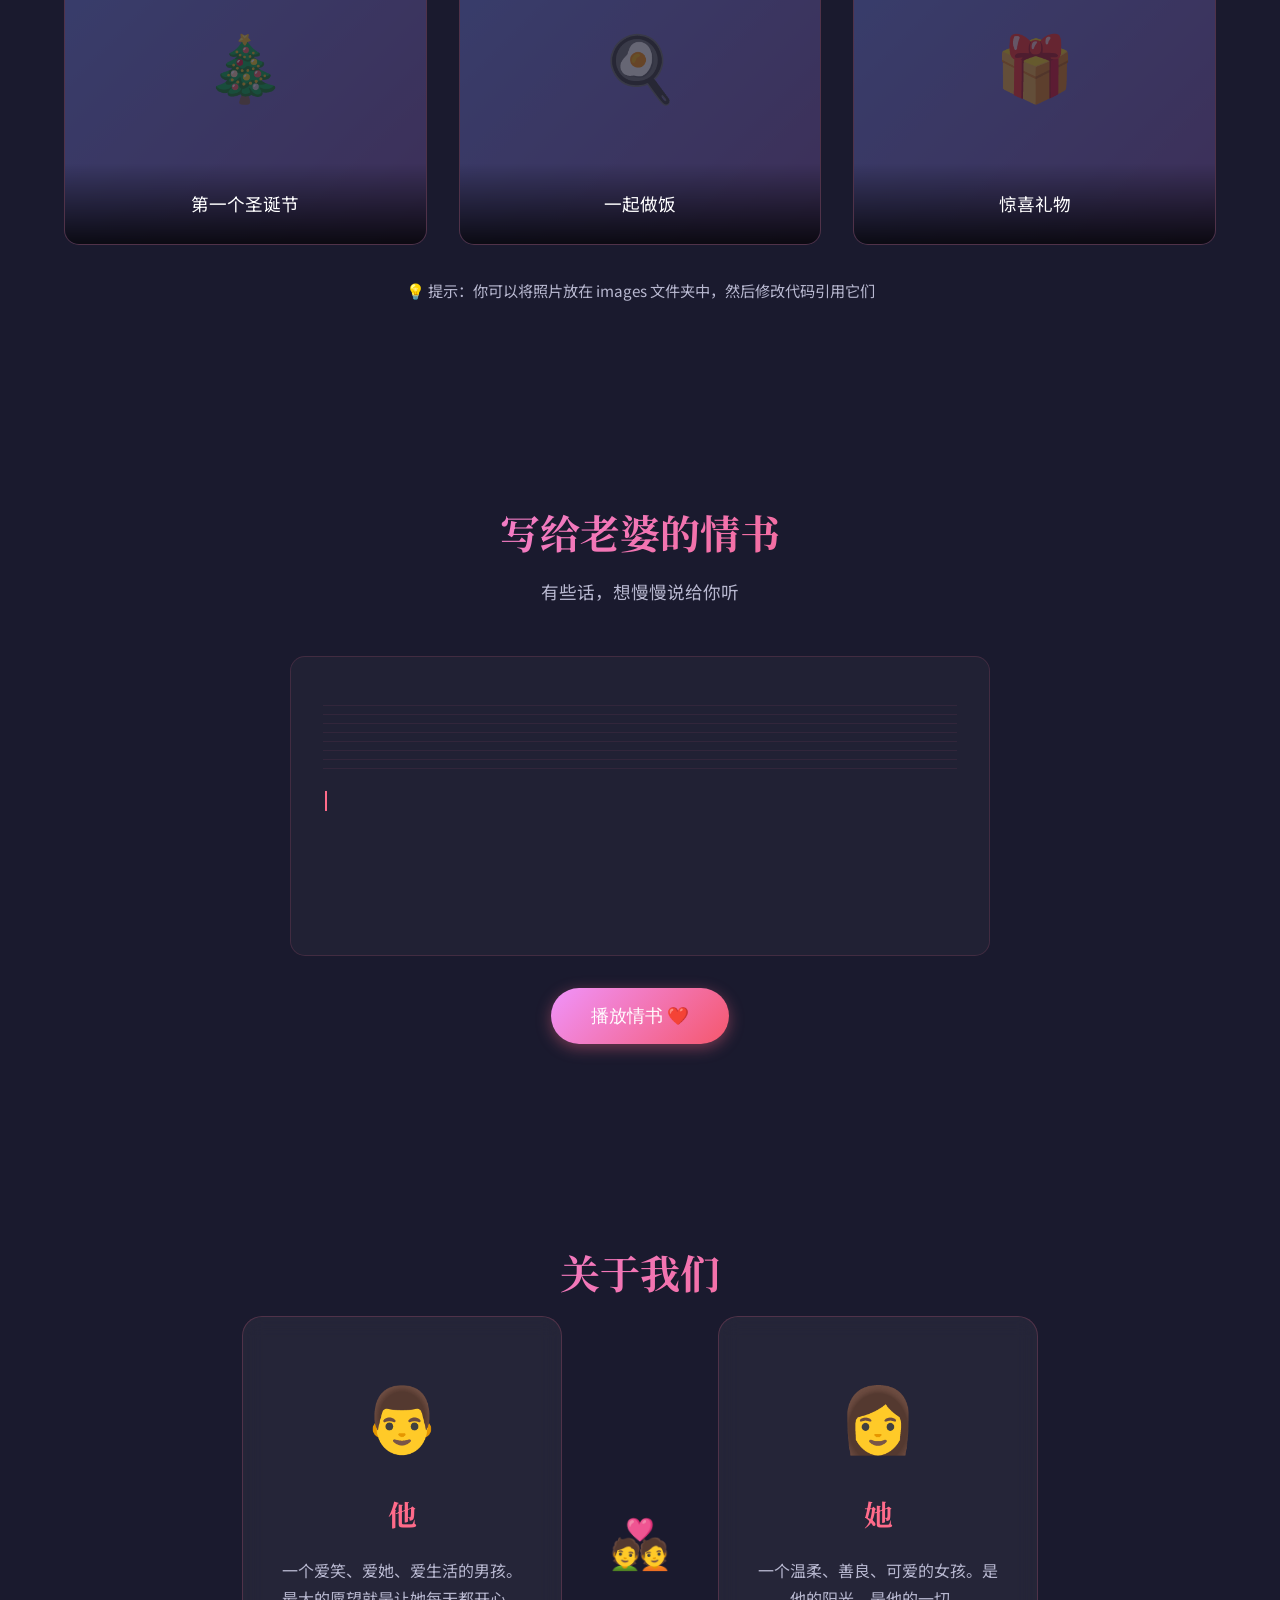
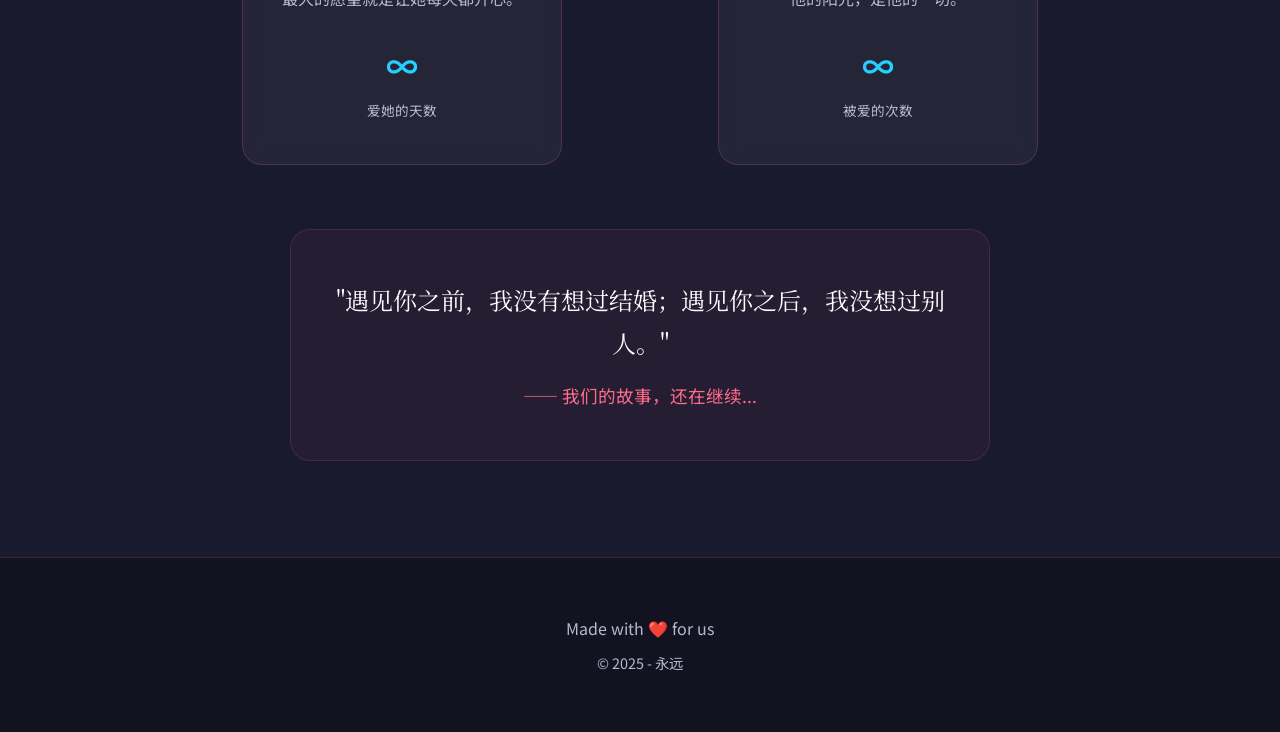
==== commit 885dc038: "Add photo wall entry link in navigation and homepage" ====
--- a/index.html
+++ b/index.html
@@ -17,7 +17,7 @@
             <li><a href="#timeline">纪念日</a></li>
             <li><a href="#gallery">相册</a></li>
             <li><a href="#letter">情书</a></li>
-            <li><a href="#about">关于我们</a></li>
+            <li><a href="photo-wall.html">照片墙</a></li><li><a href="#about">关于我们</a></li>
         </ul>
         <div class="hamburger"><span></span><span></span><span></span></div>
     </nav>
--- a/css/style.css
+++ b/css/style.css
@@ -414,6 +414,35 @@
 .love-quote cite { color: var(--primary-color); font-style: normal; font-size: 1.1rem; }
 
 /* Footer */
+
+/* ===== 照片墙入口 ===== */
+.photo-entry-section {
+    padding: 6rem 5%;
+    position: relative;
+    z-index: 1;
+    text-align: center;
+    background: radial-gradient(ellipse at center, rgba(0, 150, 255, 0.08) 0%, transparent 70%);
+}
+
+.photo-entry-btn {
+    display: inline-block;
+    padding: 1.2rem 3rem;
+    background: linear-gradient(135deg, #0066cc 0%, #00aaff 100%);
+    color: white;
+    text-decoration: none;
+    border-radius: 50px;
+    font-size: 1.2rem;
+    font-weight: 500;
+    transition: all 0.3s ease;
+    box-shadow: 0 4px 20px rgba(0, 150, 255, 0.4);
+    letter-spacing: 2px;
+}
+
+.photo-entry-btn:hover {
+    transform: translateY(-3px) scale(1.05);
+    box-shadow: 0 8px 30px rgba(0, 170, 255, 0.6);
+    background: linear-gradient(135deg, #0077dd 0%, #00bbff 100%);
+}
 .footer {
     text-align: center; padding: 3rem 2rem;
     background: rgba(0, 0, 0, 0.3);
@@ -422,7 +451,11 @@
 .footer p { color: var(--text-muted); margin: 0.5rem 0; }
 .footer-date { font-size: 0.9rem; }
 
-/* Responsive */
+
+/* ===== Cherry Blossom Canvas ===== */
+#petalCanvas {
+    z-index: 999;
+}/* Responsive */
 @media (max-width: 768px) {
     .hero-title { font-size: 2.5rem; }
     .hero-subtitle { font-size: 1.2rem; }
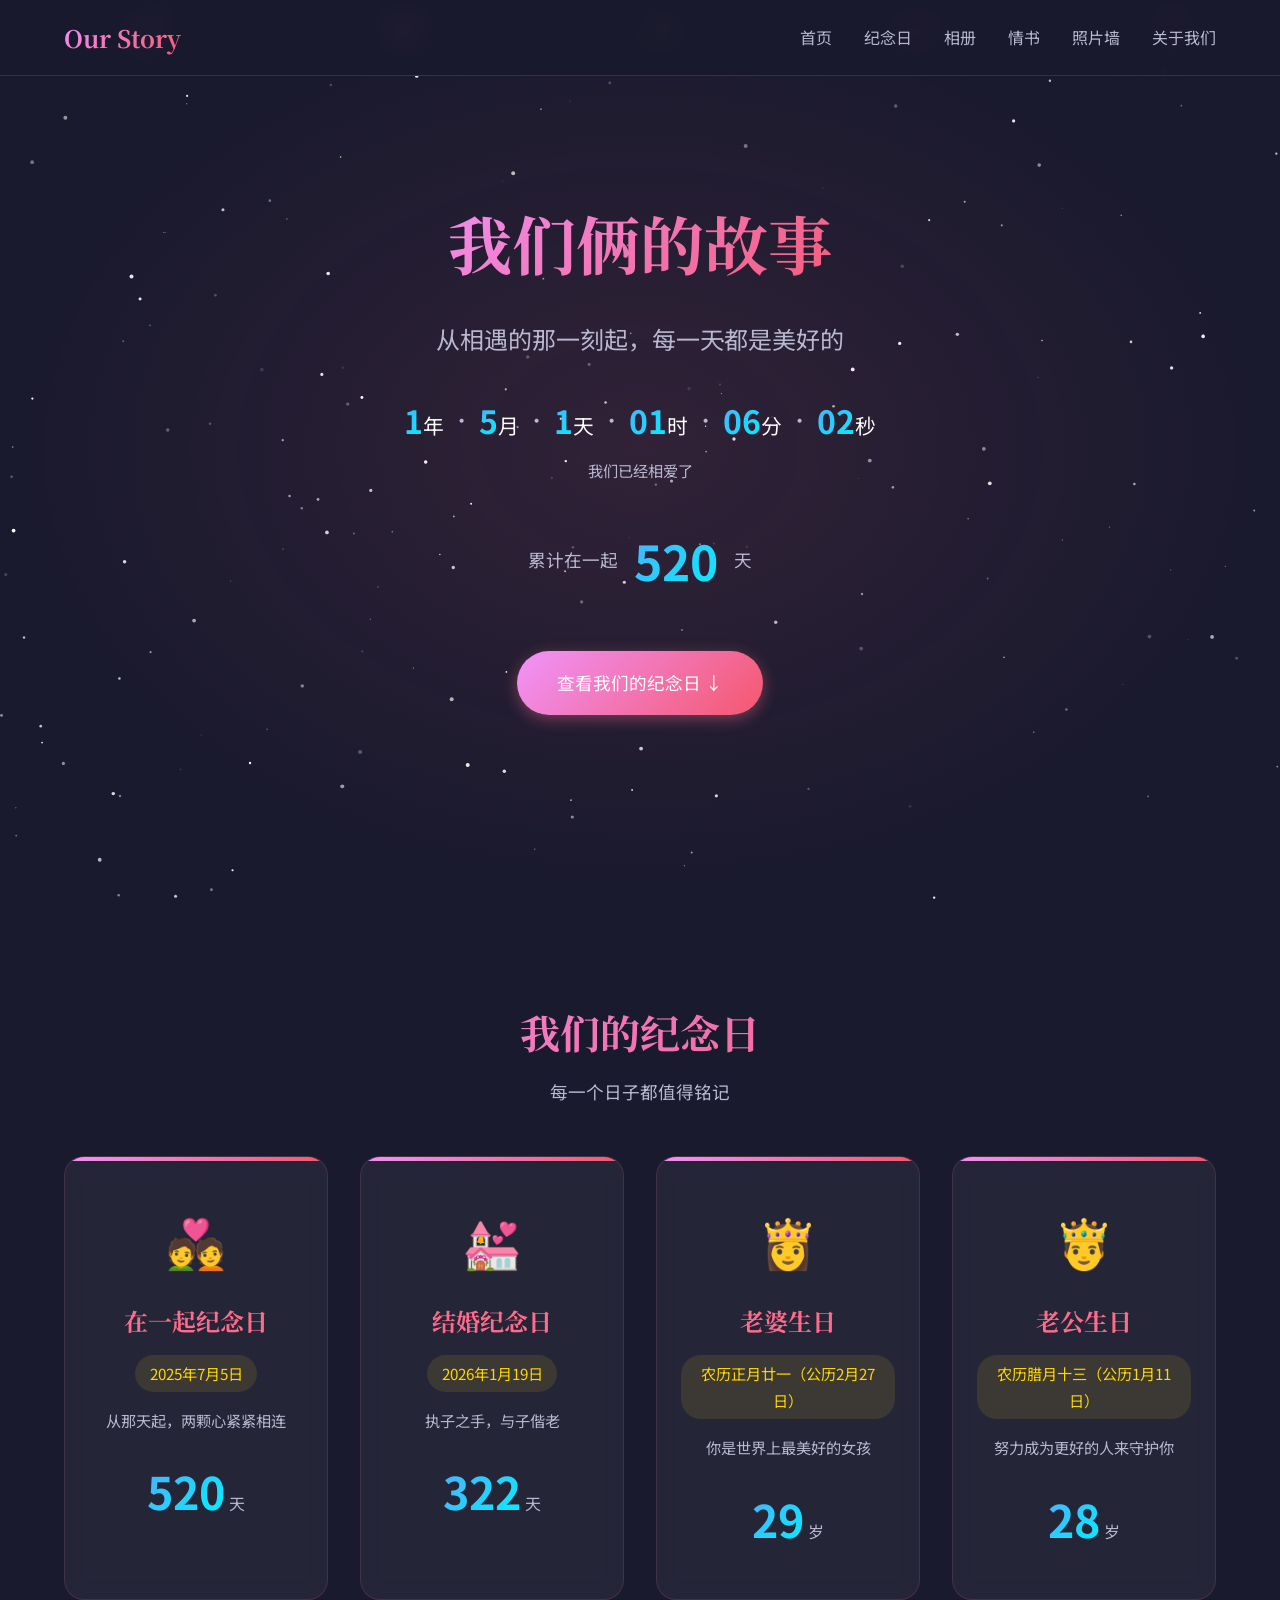
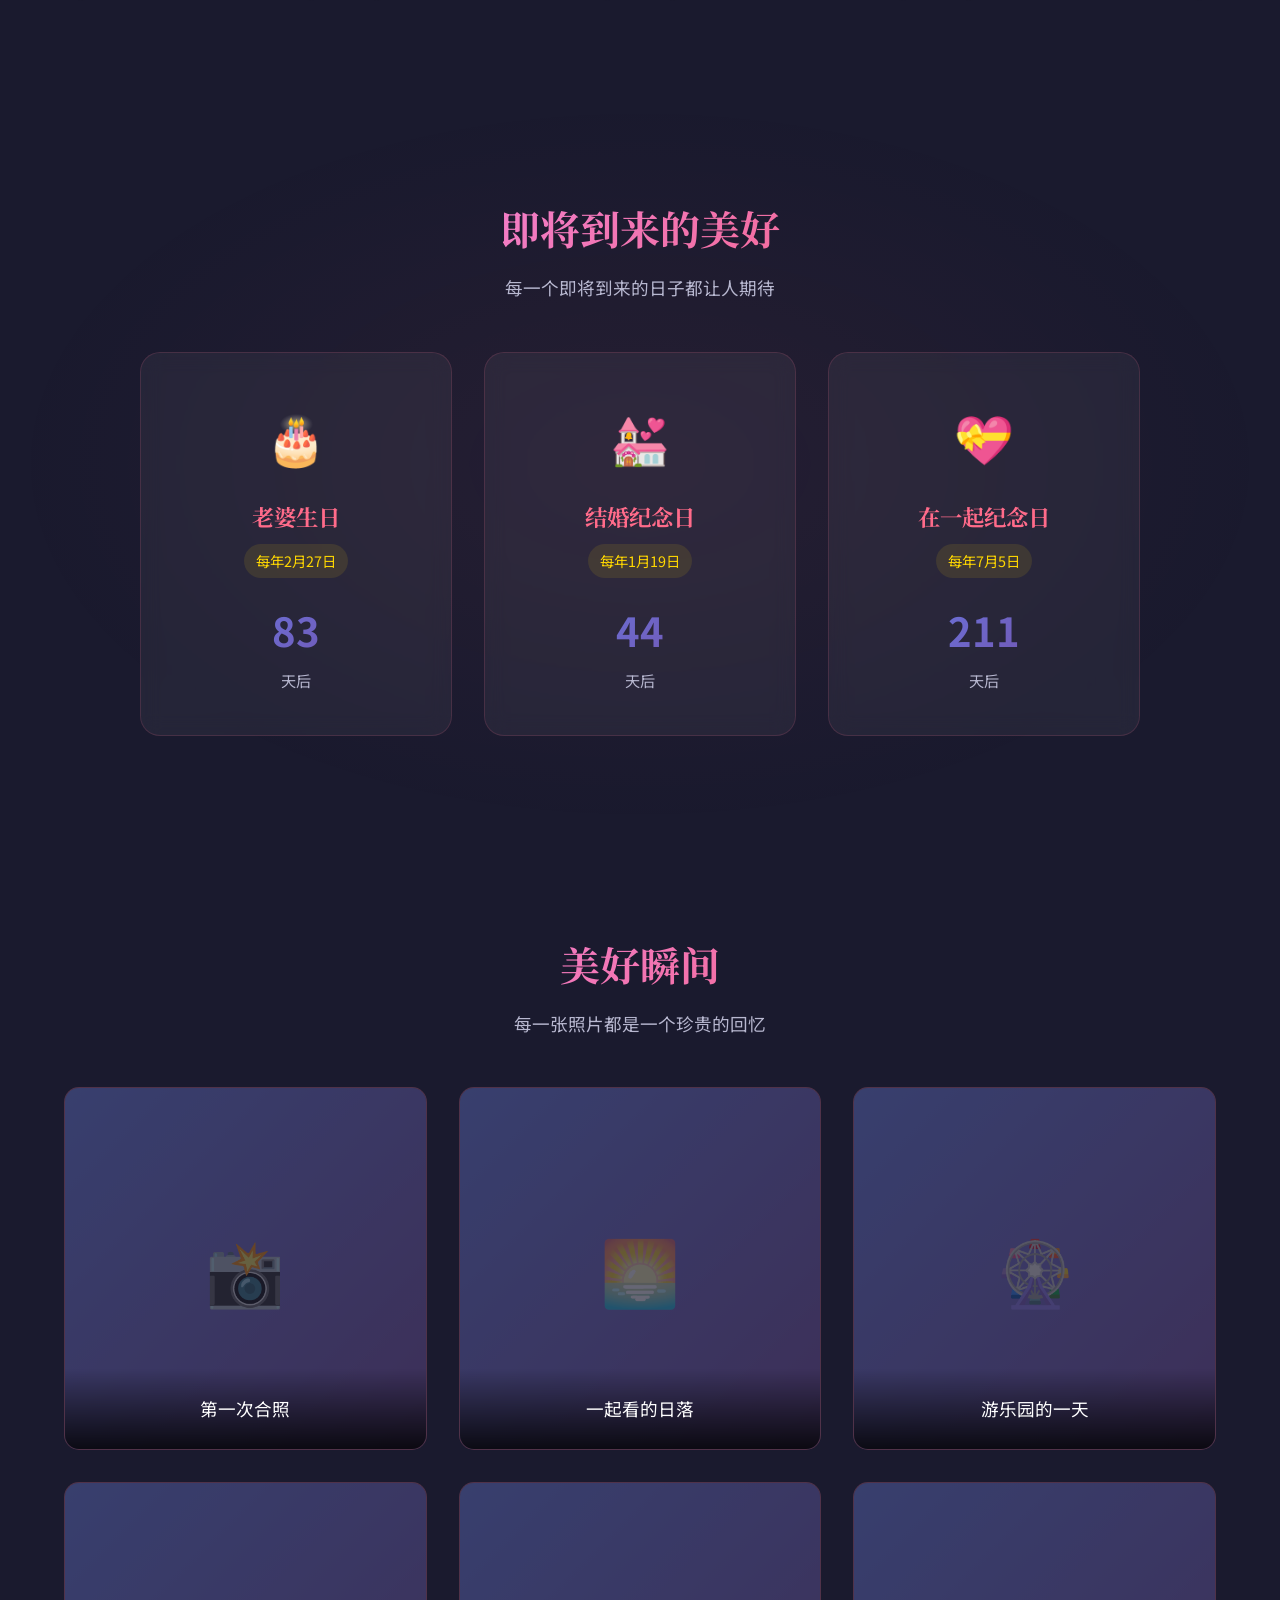
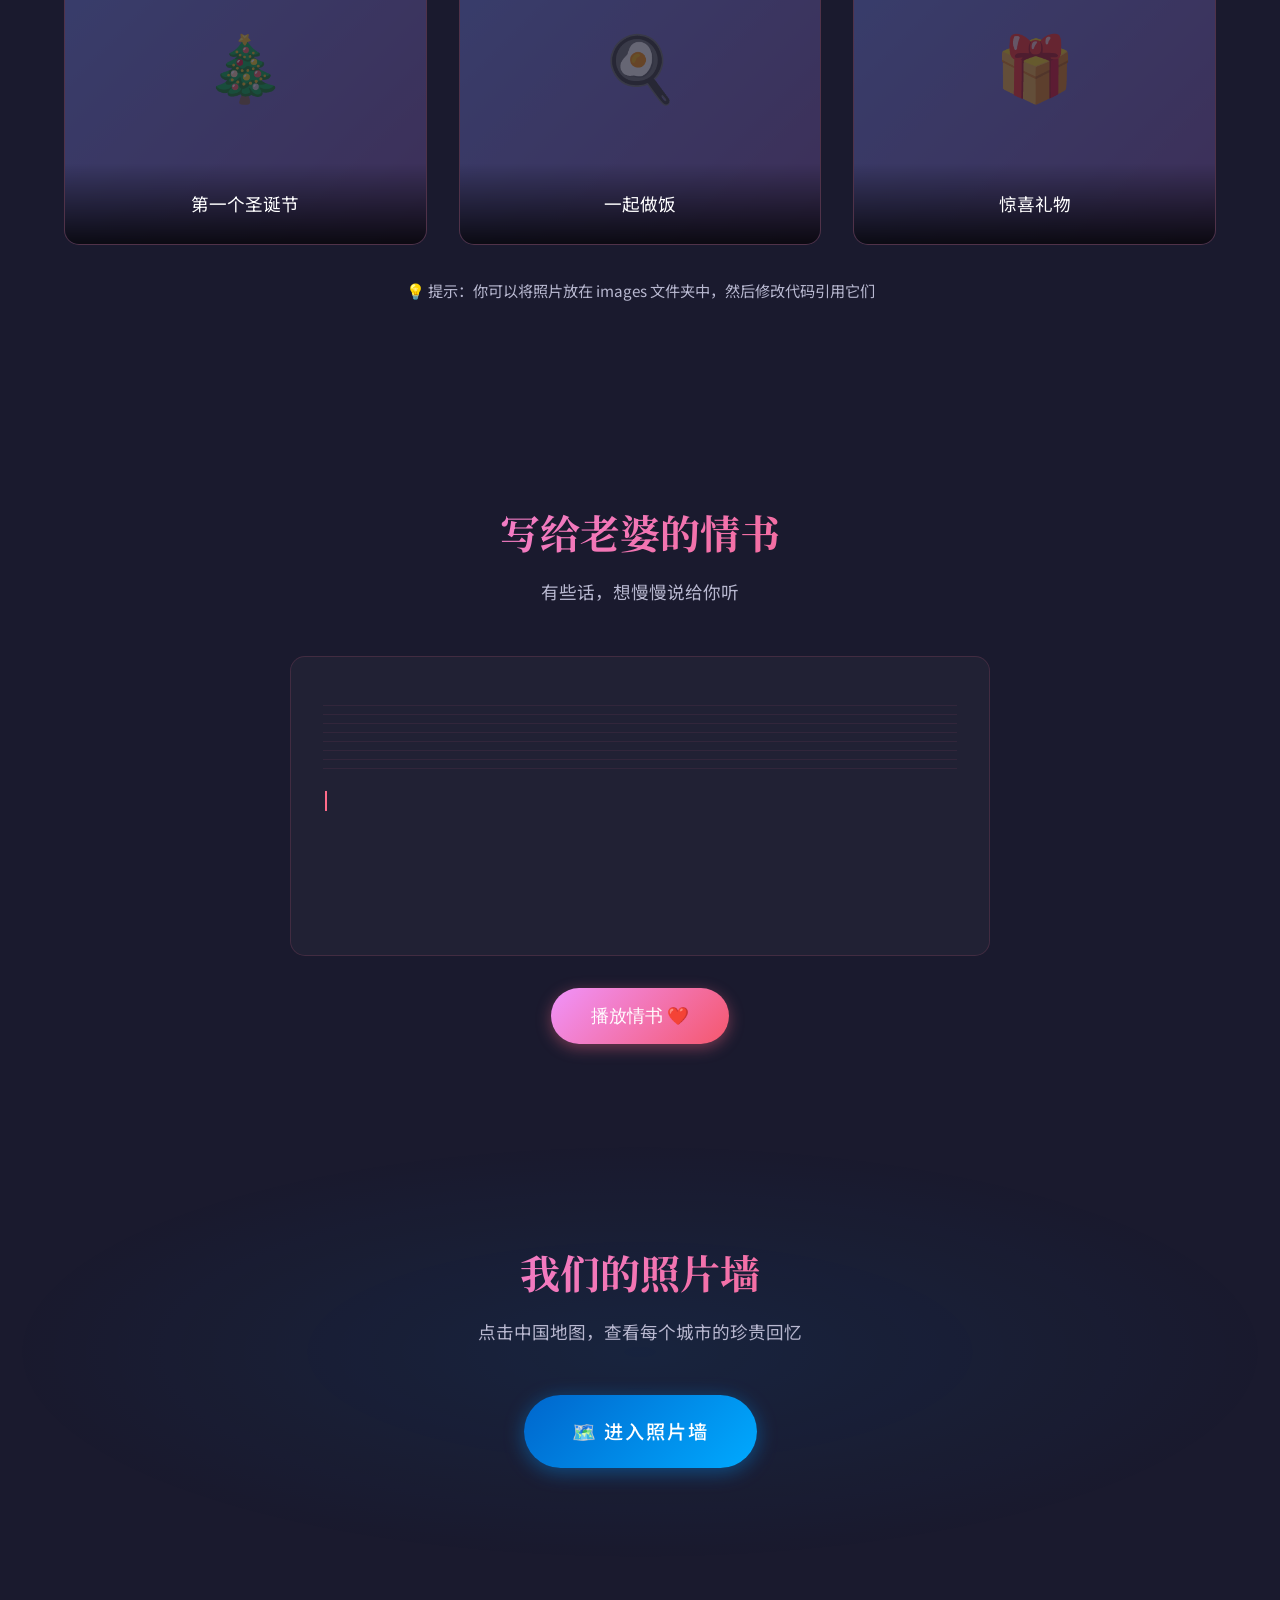
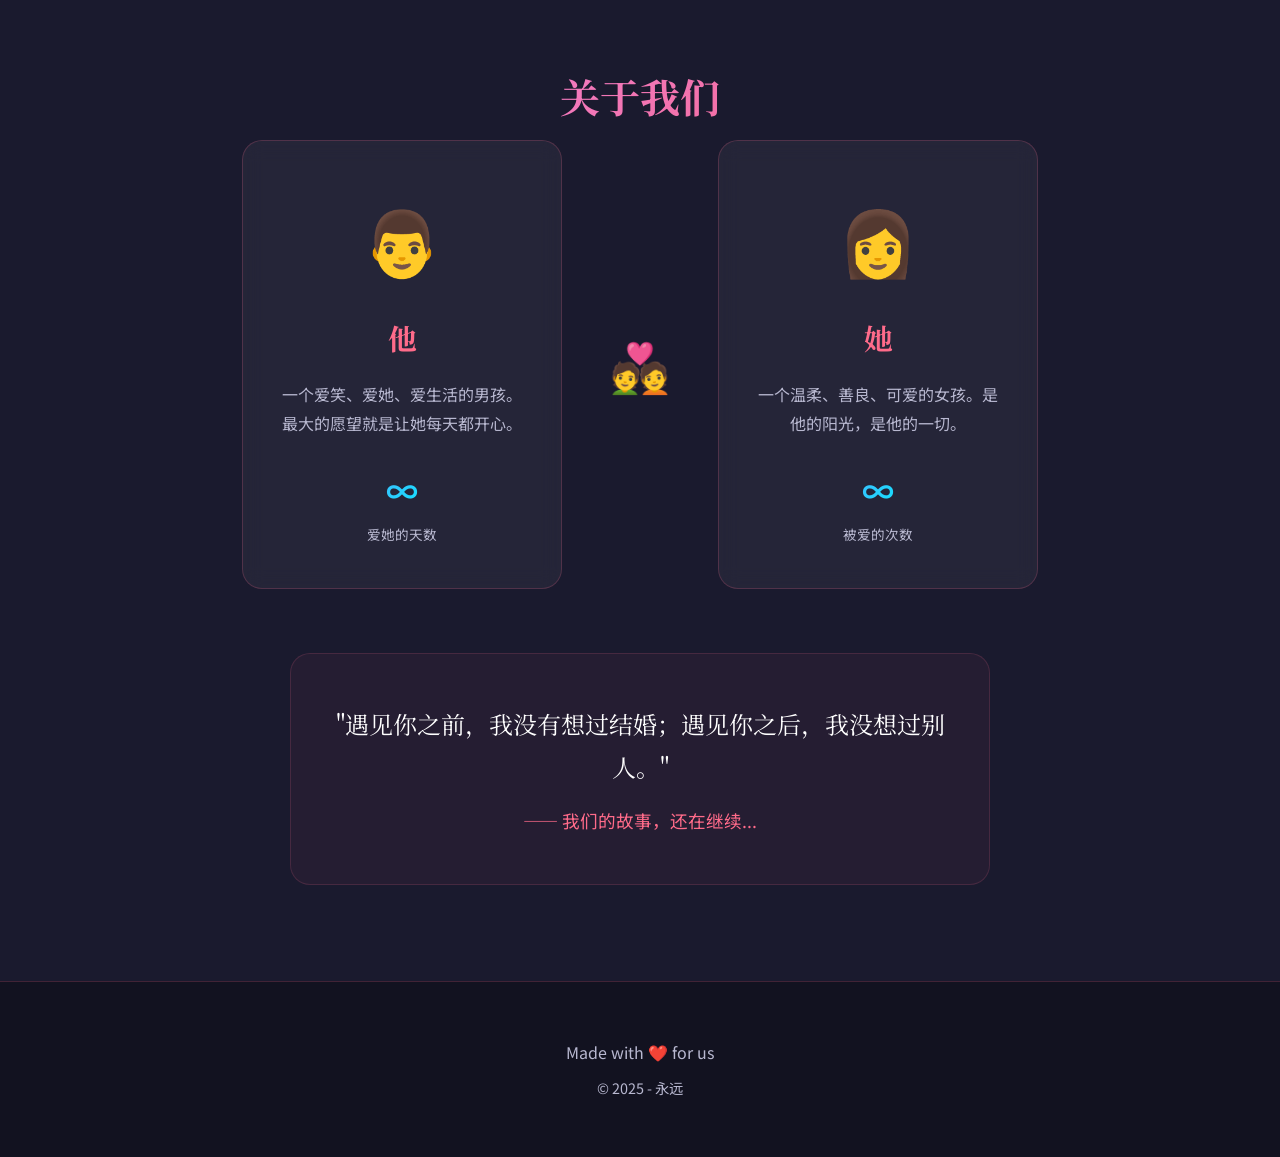
==== commit 6e9f1908: "Fix photo wall entry placement" ====
--- a/index.html
+++ b/index.html
@@ -107,7 +107,13 @@
             <button class="letter-btn" id="playLetter">播放情书 ❤️</button>
         </div>
     </section>
-    <section id="about" class="about-section">
+        <!-- 照片墙入口 -->
+    <section id="photo-entry" class="photo-entry-section">
+        <h2 class="section-title">我们的照片墙</h2>
+        <p class="section-subtitle">点击中国地图，查看每个城市的珍贵回忆</p>
+        <a href="photo-wall.html" class="photo-entry-btn">🗺️ 进入照片墙</a>
+    </section>
+<section id="about" class="about-section">
         <h2 class="section-title">关于我们</h2>
         <div class="about-container">
             <div class="about-card"><div class="avatar">👨</div><h3>他</h3><p class="about-desc">一个爱笑、爱她、爱生活的男孩。最大的愿望就是让她每天都开心。</p><div class="about-stats"><div class="stat"><span class="stat-number">∞</span><span class="stat-label">爱她的天数</span></div></div></div>
